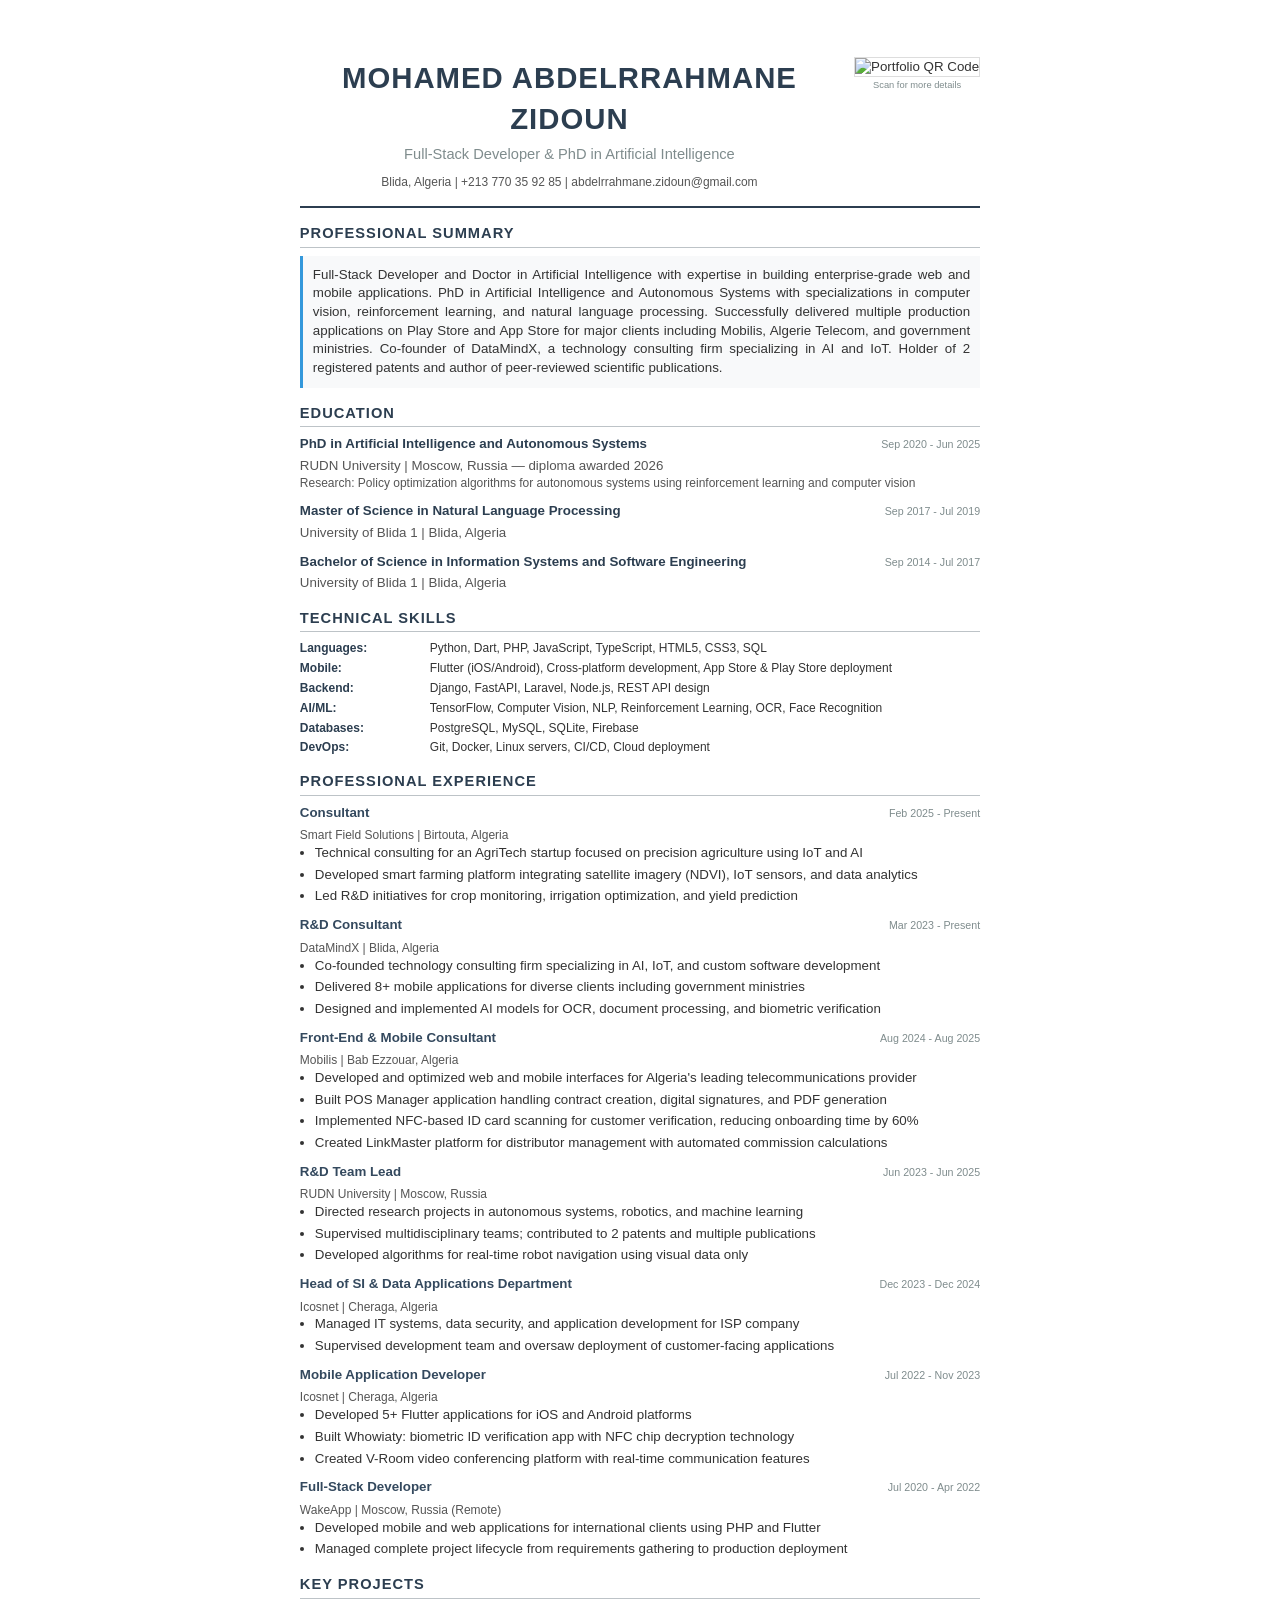
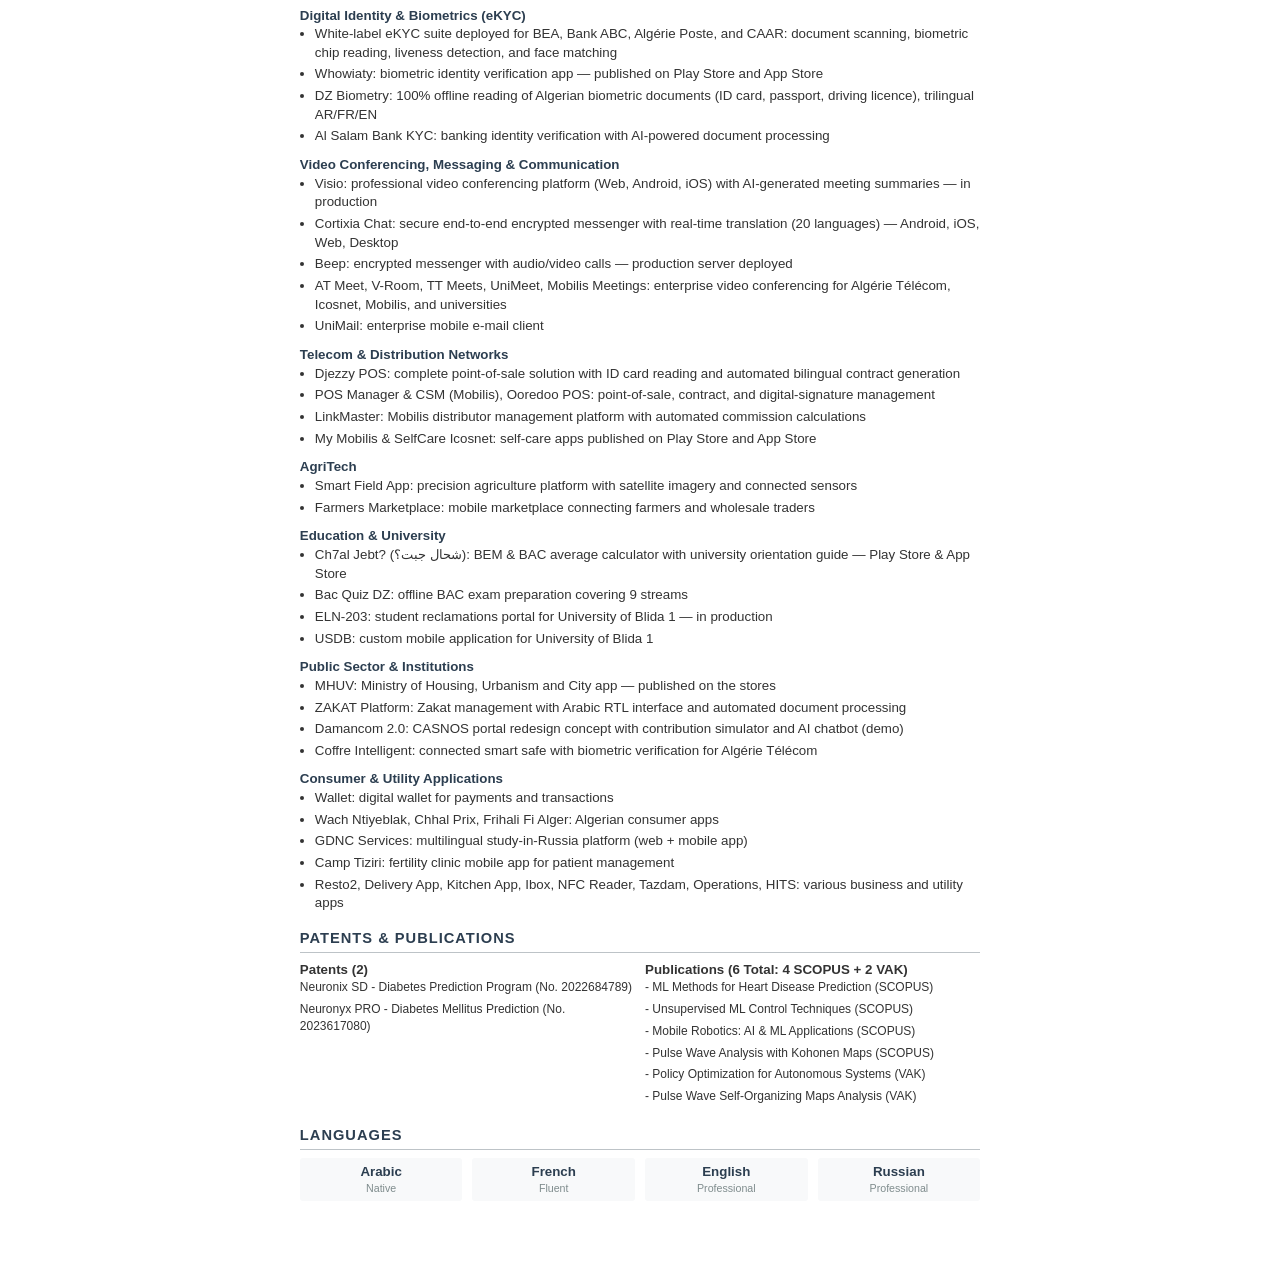
==== docs/CV_Mohamed_Zidoun_EN.html @ 1e147a82 "CV: SFS role to Consultant, group projects by field, strip implementation details - Smart Field Solu" ====
<!DOCTYPE html>
<html lang="en">
<head>
    <meta charset="UTF-8">
    <meta name="viewport" content="width=device-width, initial-scale=1.0">
    <title>Mohamed Abdelrrahmane Zidoun - CV</title>
    <style>
        * {
            margin: 0;
            padding: 0;
            box-sizing: border-box;
        }

        body {
            font-family: 'Segoe UI', Tahoma, Geneva, Verdana, sans-serif;
            font-size: 10pt;
            line-height: 1.4;
            color: #333;
            max-width: 210mm;
            margin: 0 auto;
            padding: 15mm;
            background: white;
        }

        @media print {
            body {
                padding: 0;
                font-size: 9pt;
            }
            .page-break {
                page-break-before: always;
            }
        }

        header {
            text-align: center;
            margin-bottom: 15px;
            padding-bottom: 15px;
            border-bottom: 2px solid #2c3e50;
        }

        h1 {
            font-size: 22pt;
            color: #2c3e50;
            margin-bottom: 5px;
            letter-spacing: 1px;
        }

        .subtitle {
            font-size: 11pt;
            color: #7f8c8d;
            margin-bottom: 10px;
        }

        .contact-info {
            font-size: 9pt;
            color: #555;
        }

        .contact-info a {
            color: #3498db;
            text-decoration: none;
        }

        h2 {
            font-size: 11pt;
            color: #2c3e50;
            text-transform: uppercase;
            letter-spacing: 1px;
            margin-top: 15px;
            margin-bottom: 8px;
            padding-bottom: 3px;
            border-bottom: 1px solid #bdc3c7;
        }

        h3 {
            font-size: 10pt;
            color: #34495e;
            margin-bottom: 2px;
        }

        .job-header {
            display: flex;
            justify-content: space-between;
            align-items: baseline;
            margin-bottom: 3px;
        }

        .company {
            font-weight: normal;
            color: #555;
            font-size: 9pt;
        }

        .date {
            font-size: 8pt;
            color: #7f8c8d;
            white-space: nowrap;
        }

        .location {
            font-size: 8pt;
            color: #7f8c8d;
            font-style: italic;
        }

        ul {
            margin-left: 15px;
            margin-bottom: 10px;
        }

        li {
            margin-bottom: 3px;
        }

        .summary {
            text-align: justify;
            margin-bottom: 10px;
            padding: 10px;
            background: #f8f9fa;
            border-left: 3px solid #3498db;
        }

        .skills-grid {
            display: grid;
            grid-template-columns: 120px 1fr;
            gap: 3px 10px;
            font-size: 9pt;
        }

        .skill-category {
            font-weight: bold;
            color: #2c3e50;
        }

        .project {
            margin-bottom: 10px;
        }

        .project-title {
            font-weight: bold;
            color: #2c3e50;
        }

        .tech-stack {
            font-size: 8pt;
            color: #7f8c8d;
            font-style: italic;
        }

        .two-column {
            display: grid;
            grid-template-columns: 1fr 1fr;
            gap: 10px;
        }

        .education-item {
            margin-bottom: 10px;
        }

        .degree {
            font-weight: bold;
            color: #2c3e50;
        }

        .school {
            color: #555;
        }

        .patent, .publication {
            margin-bottom: 5px;
            font-size: 9pt;
        }

        .languages-grid {
            display: grid;
            grid-template-columns: repeat(4, 1fr);
            gap: 10px;
            text-align: center;
        }

        .lang-item {
            padding: 5px;
            background: #f8f9fa;
            border-radius: 3px;
        }

        .lang-name {
            font-weight: bold;
            color: #2c3e50;
        }

        .lang-level {
            font-size: 8pt;
            color: #7f8c8d;
        }

        a {
            color: #3498db;
            text-decoration: none;
        }

        .section {
            margin-bottom: 5px;
        }
    </style>
</head>
<body>
    <header>
        <div style="display: flex; justify-content: space-between; align-items: flex-start;">
            <div style="flex: 1;">
                <h1>MOHAMED ABDELRRAHMANE ZIDOUN</h1>
                <div class="subtitle">Full-Stack Developer & PhD in Artificial Intelligence</div>
                <div class="contact-info">
                    Blida, Algeria | +213 770 35 92 85 | abdelrrahmane.zidoun@gmail.com
                </div>
            </div>
            <div style="text-align: center; margin-left: 15px;">
                <img src="https://api.qrserver.com/v1/create-qr-code/?size=70x70&data=https://zidoun-abdou.github.io/My_Blog/" alt="Portfolio QR Code" width="70" height="70" style="border: 1px solid #ddd;">
                <div style="font-size: 7pt; color: #7f8c8d; margin-top: 2px;">Scan for more details</div>
            </div>
        </div>
    </header>

    <section class="section">
        <h2>Professional Summary</h2>
        <div class="summary">
            Full-Stack Developer and Doctor in Artificial Intelligence with expertise in building enterprise-grade web and mobile applications. PhD in Artificial Intelligence and Autonomous Systems with specializations in computer vision, reinforcement learning, and natural language processing. Successfully delivered multiple production applications on Play Store and App Store for major clients including Mobilis, Algerie Telecom, and government ministries. Co-founder of DataMindX, a technology consulting firm specializing in AI and IoT. Holder of 2 registered patents and author of peer-reviewed scientific publications.
        </div>
    </section>

    <section class="section">
        <h2>Education</h2>

        <div class="education-item">
            <div class="job-header">
                <span class="degree">PhD in Artificial Intelligence and Autonomous Systems</span>
                <span class="date">Sep 2020 - Jun 2025</span>
            </div>
            <div class="school">RUDN University | Moscow, Russia — diploma awarded 2026</div>
            <div style="font-size: 9pt; color: #555;">Research: Policy optimization algorithms for autonomous systems using reinforcement learning and computer vision</div>
        </div>

        <div class="education-item">
            <div class="job-header">
                <span class="degree">Master of Science in Natural Language Processing</span>
                <span class="date">Sep 2017 - Jul 2019</span>
            </div>
            <div class="school">University of Blida 1 | Blida, Algeria</div>
        </div>

        <div class="education-item">
            <div class="job-header">
                <span class="degree">Bachelor of Science in Information Systems and Software Engineering</span>
                <span class="date">Sep 2014 - Jul 2017</span>
            </div>
            <div class="school">University of Blida 1 | Blida, Algeria</div>
        </div>
    </section>

    <section class="section">
        <h2>Technical Skills</h2>
        <div class="skills-grid">
            <span class="skill-category">Languages:</span>
            <span>Python, Dart, PHP, JavaScript, TypeScript, HTML5, CSS3, SQL</span>

            <span class="skill-category">Mobile:</span>
            <span>Flutter (iOS/Android), Cross-platform development, App Store & Play Store deployment</span>

            <span class="skill-category">Backend:</span>
            <span>Django, FastAPI, Laravel, Node.js, REST API design</span>

            <span class="skill-category">AI/ML:</span>
            <span>TensorFlow, Computer Vision, NLP, Reinforcement Learning, OCR, Face Recognition</span>

            <span class="skill-category">Databases:</span>
            <span>PostgreSQL, MySQL, SQLite, Firebase</span>

            <span class="skill-category">DevOps:</span>
            <span>Git, Docker, Linux servers, CI/CD, Cloud deployment</span>

                    </div>
    </section>

    <section class="section">
        <h2>Professional Experience</h2>

        <div class="job">
            <div class="job-header">
                <h3>Consultant</h3>
                <span class="date">Feb 2025 - Present</span>
            </div>
            <div class="company">Smart Field Solutions | Birtouta, Algeria</div>
            <ul>
                <li>Technical consulting for an AgriTech startup focused on precision agriculture using IoT and AI</li>
                <li>Developed smart farming platform integrating satellite imagery (NDVI), IoT sensors, and data analytics</li>
                <li>Led R&D initiatives for crop monitoring, irrigation optimization, and yield prediction</li>
            </ul>
        </div>

        <div class="job">
            <div class="job-header">
                <h3>R&D Consultant</h3>
                <span class="date">Mar 2023 - Present</span>
            </div>
            <div class="company">DataMindX | Blida, Algeria</div>
            <ul>
                <li>Co-founded technology consulting firm specializing in AI, IoT, and custom software development</li>
                <li>Delivered 8+ mobile applications for diverse clients including government ministries</li>
                <li>Designed and implemented AI models for OCR, document processing, and biometric verification</li>
            </ul>
        </div>

        <div class="job">
            <div class="job-header">
                <h3>Front-End & Mobile Consultant</h3>
                <span class="date">Aug 2024 - Aug 2025</span>
            </div>
            <div class="company">Mobilis | Bab Ezzouar, Algeria</div>
            <ul>
                <li>Developed and optimized web and mobile interfaces for Algeria's leading telecommunications provider</li>
                <li>Built POS Manager application handling contract creation, digital signatures, and PDF generation</li>
                <li>Implemented NFC-based ID card scanning for customer verification, reducing onboarding time by 60%</li>
                <li>Created LinkMaster platform for distributor management with automated commission calculations</li>
            </ul>
        </div>

        <div class="job">
            <div class="job-header">
                <h3>R&D Team Lead</h3>
                <span class="date">Jun 2023 - Jun 2025</span>
            </div>
            <div class="company">RUDN University | Moscow, Russia</div>
            <ul>
                <li>Directed research projects in autonomous systems, robotics, and machine learning</li>
                <li>Supervised multidisciplinary teams; contributed to 2 patents and multiple publications</li>
                <li>Developed algorithms for real-time robot navigation using visual data only</li>
            </ul>
        </div>

        <div class="job">
            <div class="job-header">
                <h3>Head of SI & Data Applications Department</h3>
                <span class="date">Dec 2023 - Dec 2024</span>
            </div>
            <div class="company">Icosnet | Cheraga, Algeria</div>
            <ul>
                <li>Managed IT systems, data security, and application development for ISP company</li>
                <li>Supervised development team and oversaw deployment of customer-facing applications</li>
            </ul>
        </div>

        <div class="job">
            <div class="job-header">
                <h3>Mobile Application Developer</h3>
                <span class="date">Jul 2022 - Nov 2023</span>
            </div>
            <div class="company">Icosnet | Cheraga, Algeria</div>
            <ul>
                <li>Developed 5+ Flutter applications for iOS and Android platforms</li>
                <li>Built Whowiaty: biometric ID verification app with NFC chip decryption technology</li>
                <li>Created V-Room video conferencing platform with real-time communication features</li>
            </ul>
        </div>

        <div class="job">
            <div class="job-header">
                <h3>Full-Stack Developer</h3>
                <span class="date">Jul 2020 - Apr 2022</span>
            </div>
            <div class="company">WakeApp | Moscow, Russia (Remote)</div>
            <ul>
                <li>Developed mobile and web applications for international clients using PHP and Flutter</li>
                <li>Managed complete project lifecycle from requirements gathering to production deployment</li>
            </ul>
        </div>
    </section>

    <div class="page-break"></div>

    <section class="section">
        <h2>Key Projects</h2>

        <div class="project">
            <span class="project-title">Digital Identity &amp; Biometrics (eKYC)</span>
            <ul>
                <li>White-label eKYC suite deployed for BEA, Bank ABC, Algérie Poste, and CAAR: document scanning, biometric chip reading, liveness detection, and face matching</li>
                <li>Whowiaty: biometric identity verification app — published on Play Store and App Store</li>
                <li>DZ Biometry: 100% offline reading of Algerian biometric documents (ID card, passport, driving licence), trilingual AR/FR/EN</li>
                <li>Al Salam Bank KYC: banking identity verification with AI-powered document processing</li>
            </ul>
        </div>

        <div class="project">
            <span class="project-title">Video Conferencing, Messaging &amp; Communication</span>
            <ul>
                <li>Visio: professional video conferencing platform (Web, Android, iOS) with AI-generated meeting summaries — in production</li>
                <li>Cortixia Chat: secure end-to-end encrypted messenger with real-time translation (20 languages) — Android, iOS, Web, Desktop</li>
                <li>Beep: encrypted messenger with audio/video calls — production server deployed</li>
                <li>AT Meet, V-Room, TT Meets, UniMeet, Mobilis Meetings: enterprise video conferencing for Algérie Télécom, Icosnet, Mobilis, and universities</li>
                <li>UniMail: enterprise mobile e-mail client</li>
            </ul>
        </div>

        <div class="project">
            <span class="project-title">Telecom &amp; Distribution Networks</span>
            <ul>
                <li>Djezzy POS: complete point-of-sale solution with ID card reading and automated bilingual contract generation</li>
                <li>POS Manager &amp; CSM (Mobilis), Ooredoo POS: point-of-sale, contract, and digital-signature management</li>
                <li>LinkMaster: Mobilis distributor management platform with automated commission calculations</li>
                <li>My Mobilis &amp; SelfCare Icosnet: self-care apps published on Play Store and App Store</li>
            </ul>
        </div>

        <div class="project">
            <span class="project-title">AgriTech</span>
            <ul>
                <li>Smart Field App: precision agriculture platform with satellite imagery and connected sensors</li>
                <li>Farmers Marketplace: mobile marketplace connecting farmers and wholesale traders</li>
            </ul>
        </div>

        <div class="project">
            <span class="project-title">Education &amp; University</span>
            <ul>
                <li>Ch7al Jebt? (شحال جبت؟): BEM &amp; BAC average calculator with university orientation guide — Play Store &amp; App Store</li>
                <li>Bac Quiz DZ: offline BAC exam preparation covering 9 streams</li>
                <li>ELN-203: student reclamations portal for University of Blida 1 — in production</li>
                <li>USDB: custom mobile application for University of Blida 1</li>
            </ul>
        </div>

        <div class="project">
            <span class="project-title">Public Sector &amp; Institutions</span>
            <ul>
                <li>MHUV: Ministry of Housing, Urbanism and City app — published on the stores</li>
                <li>ZAKAT Platform: Zakat management with Arabic RTL interface and automated document processing</li>
                <li>Damancom 2.0: CASNOS portal redesign concept with contribution simulator and AI chatbot (demo)</li>
                <li>Coffre Intelligent: connected smart safe with biometric verification for Algérie Télécom</li>
            </ul>
        </div>

        <div class="project">
            <span class="project-title">Consumer &amp; Utility Applications</span>
            <ul>
                <li>Wallet: digital wallet for payments and transactions</li>
                <li>Wach Ntiyeblak, Chhal Prix, Frihali Fi Alger: Algerian consumer apps</li>
                <li>GDNC Services: multilingual study-in-Russia platform (web + mobile app)</li>
                <li>Camp Tiziri: fertility clinic mobile app for patient management</li>
                <li>Resto2, Delivery App, Kitchen App, Ibox, NFC Reader, Tazdam, Operations, HITS: various business and utility apps</li>
            </ul>
        </div>
    </section>

    <section class="section">
        <h2>Patents & Publications</h2>
        <div class="two-column">
            <div>
                <strong>Patents (2)</strong>
                <div class="patent">Neuronix SD - Diabetes Prediction Program (No. 2022684789)</div>
                <div class="patent">Neuronyx PRO - Diabetes Mellitus Prediction (No. 2023617080)</div>
            </div>
            <div>
                <strong>Publications (6 Total: 4 SCOPUS + 2 VAK)</strong>
                <div class="publication">- ML Methods for Heart Disease Prediction (SCOPUS)</div>
                <div class="publication">- Unsupervised ML Control Techniques (SCOPUS)</div>
                <div class="publication">- Mobile Robotics: AI & ML Applications (SCOPUS)</div>
                <div class="publication">- Pulse Wave Analysis with Kohonen Maps (SCOPUS)</div>
                <div class="publication">- Policy Optimization for Autonomous Systems (VAK)</div>
                <div class="publication">- Pulse Wave Self-Organizing Maps Analysis (VAK)</div>
            </div>
        </div>
    </section>

    <section class="section">
        <h2>Languages</h2>
        <div class="languages-grid">
            <div class="lang-item">
                <div class="lang-name">Arabic</div>
                <div class="lang-level">Native</div>
            </div>
            <div class="lang-item">
                <div class="lang-name">French</div>
                <div class="lang-level">Fluent</div>
            </div>
            <div class="lang-item">
                <div class="lang-name">English</div>
                <div class="lang-level">Professional</div>
            </div>
            <div class="lang-item">
                <div class="lang-name">Russian</div>
                <div class="lang-level">Professional</div>
            </div>
        </div>
    </section>


</body>
</html>
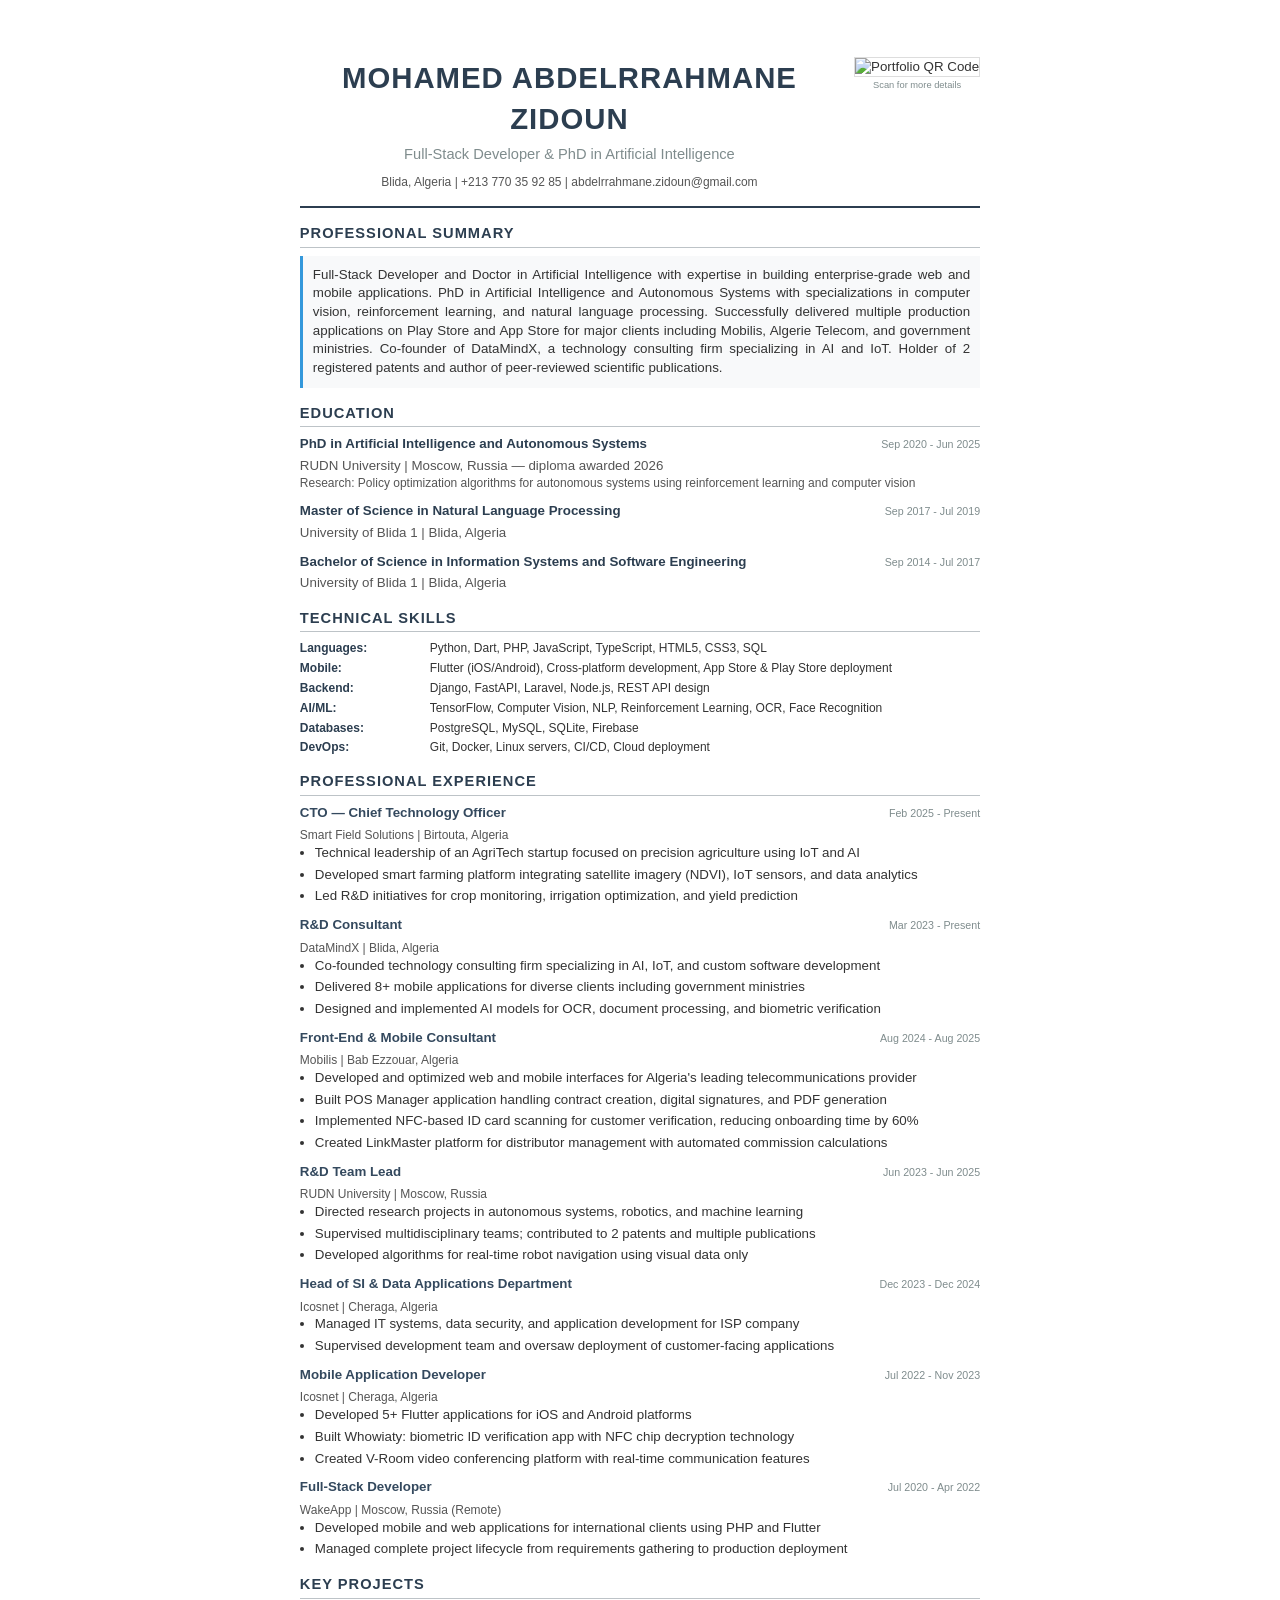
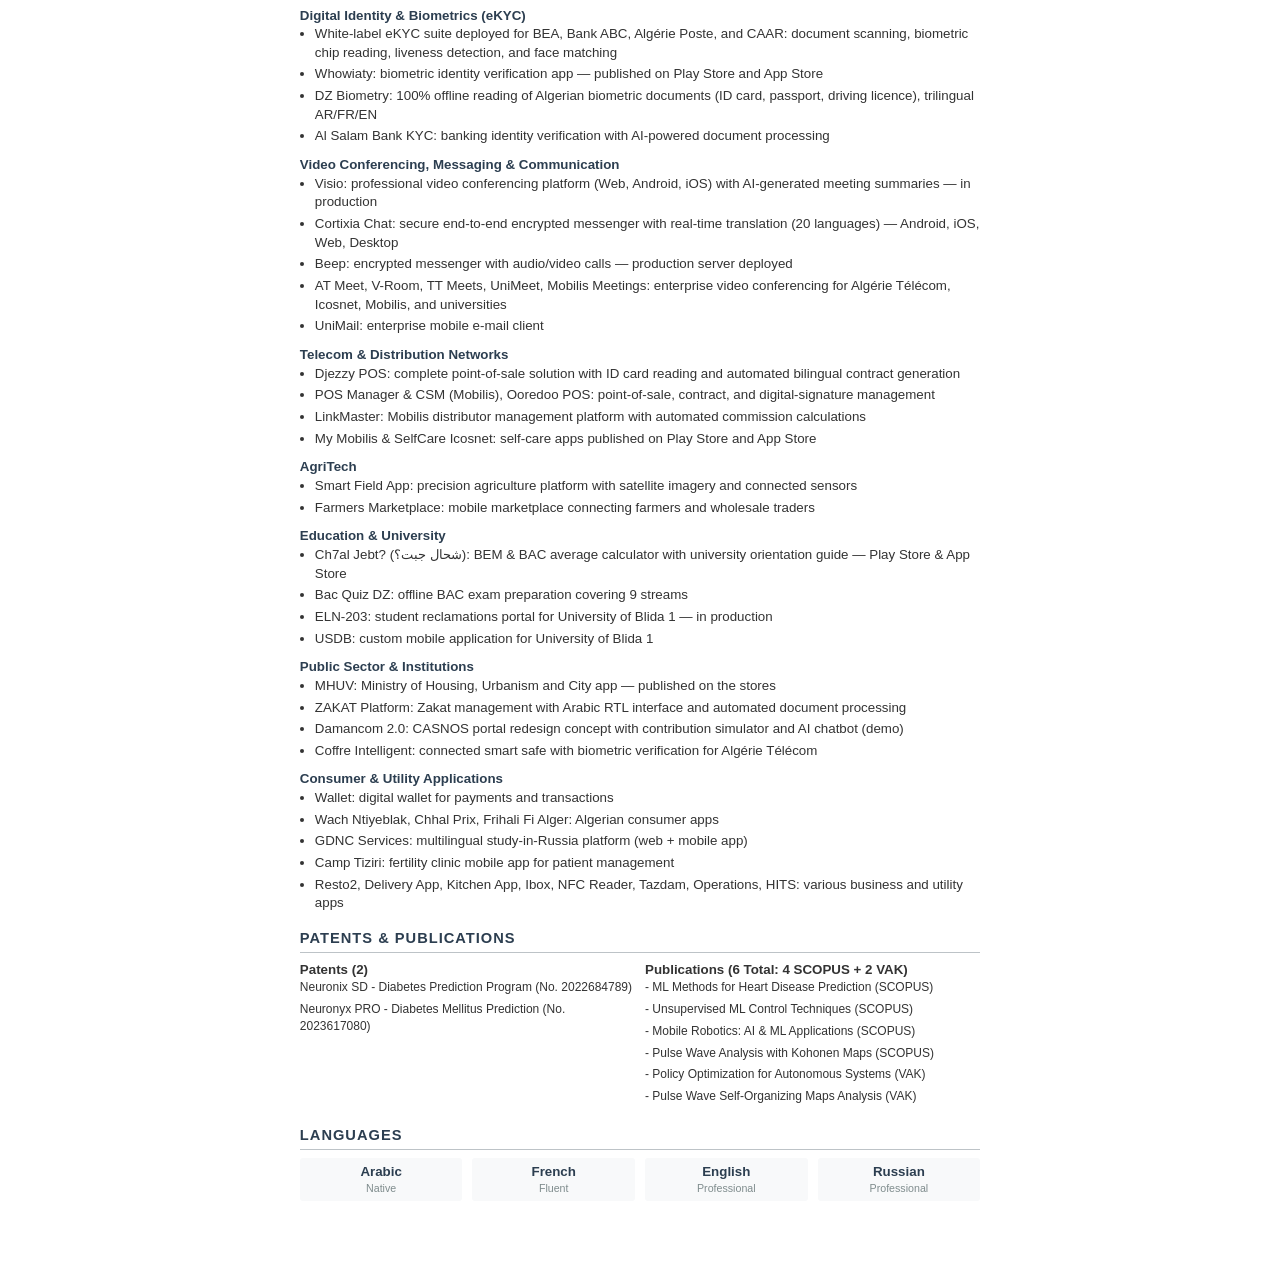
==== commit f480865d: "Smart Field Solutions role: Consultant -> CTO (CVs + site) Co-Authored-By: Claude Fable 5 <noreply@a" ====
--- a/docs/CV_Mohamed_Zidoun_EN.html
+++ b/docs/CV_Mohamed_Zidoun_EN.html
@@ -287,12 +287,12 @@
 
         <div class="job">
             <div class="job-header">
-                <h3>Consultant</h3>
+                <h3>CTO — Chief Technology Officer</h3>
                 <span class="date">Feb 2025 - Present</span>
             </div>
             <div class="company">Smart Field Solutions | Birtouta, Algeria</div>
             <ul>
-                <li>Technical consulting for an AgriTech startup focused on precision agriculture using IoT and AI</li>
+                <li>Technical leadership of an AgriTech startup focused on precision agriculture using IoT and AI</li>
                 <li>Developed smart farming platform integrating satellite imagery (NDVI), IoT sensors, and data analytics</li>
                 <li>Led R&D initiatives for crop monitoring, irrigation optimization, and yield prediction</li>
             </ul>
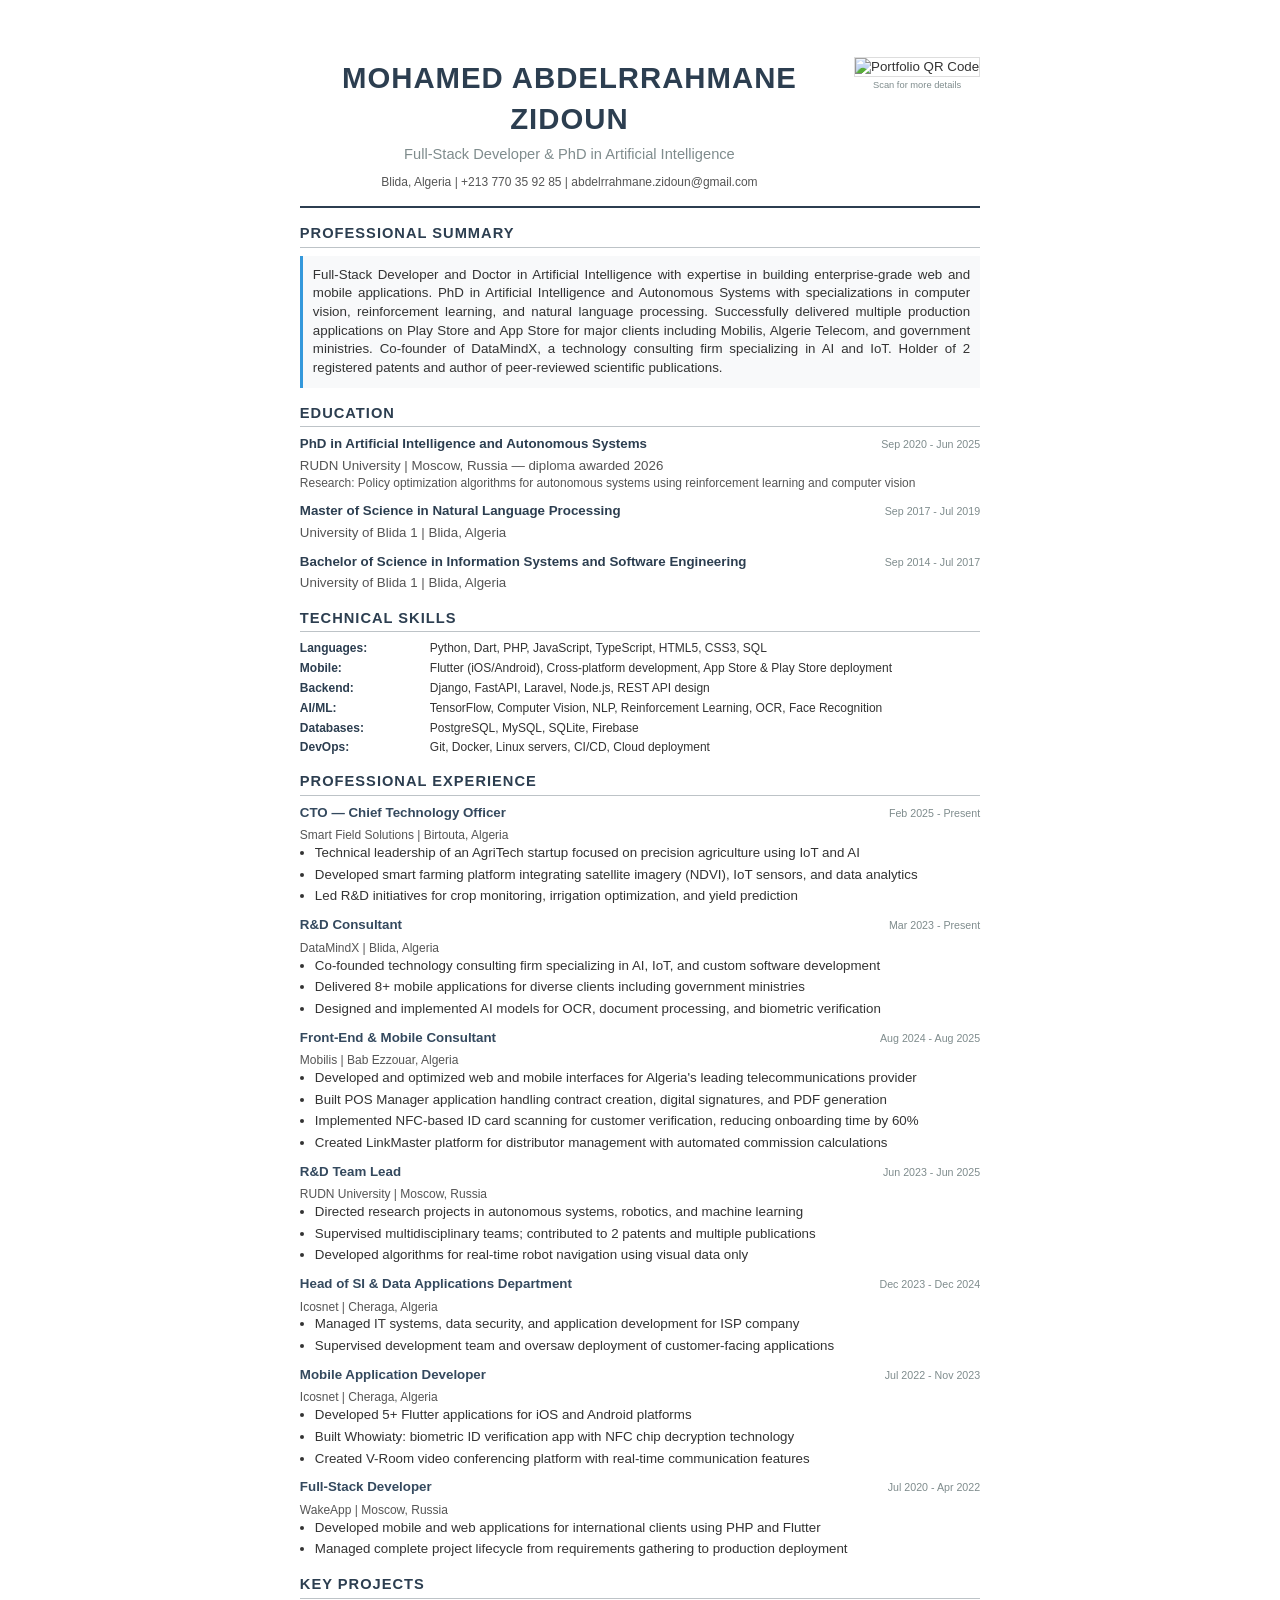
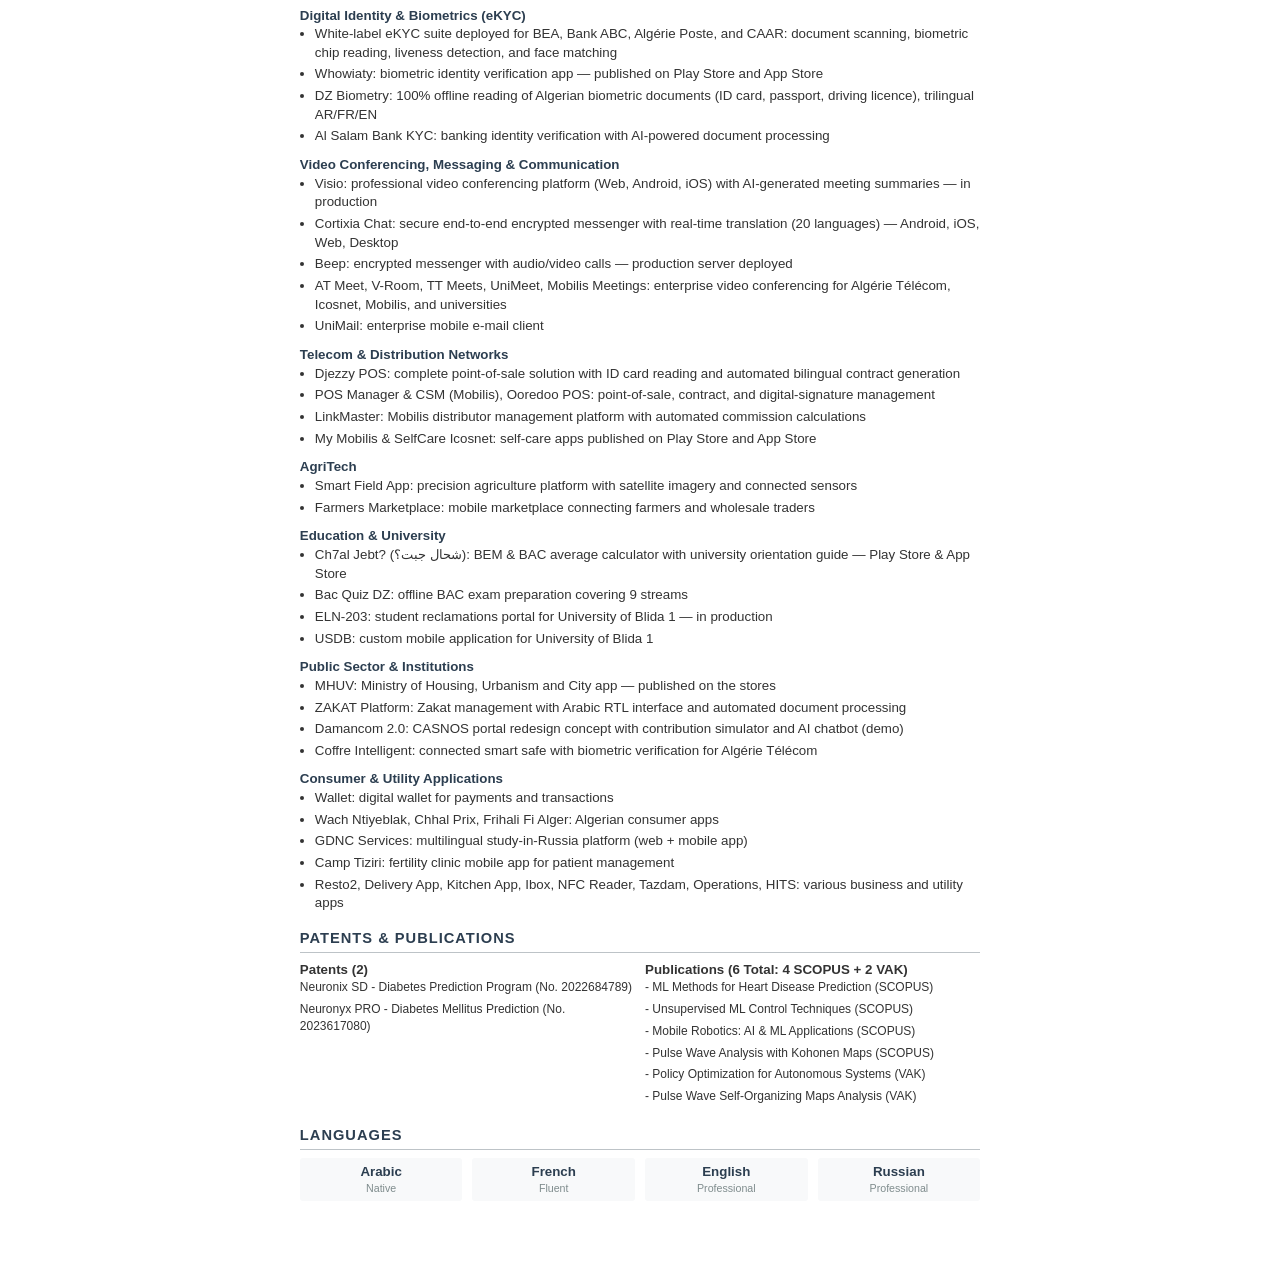
==== commit 64a1c505: "Remove remote-work mentions (WakeApp) Co-Authored-By: Claude Fable 5 <noreply@anthropic.com>" ====
--- a/docs/CV_Mohamed_Zidoun_EN.html
+++ b/docs/CV_Mohamed_Zidoun_EN.html
@@ -368,7 +368,7 @@
                 <h3>Full-Stack Developer</h3>
                 <span class="date">Jul 2020 - Apr 2022</span>
             </div>
-            <div class="company">WakeApp | Moscow, Russia (Remote)</div>
+            <div class="company">WakeApp | Moscow, Russia</div>
             <ul>
                 <li>Developed mobile and web applications for international clients using PHP and Flutter</li>
                 <li>Managed complete project lifecycle from requirements gathering to production deployment</li>
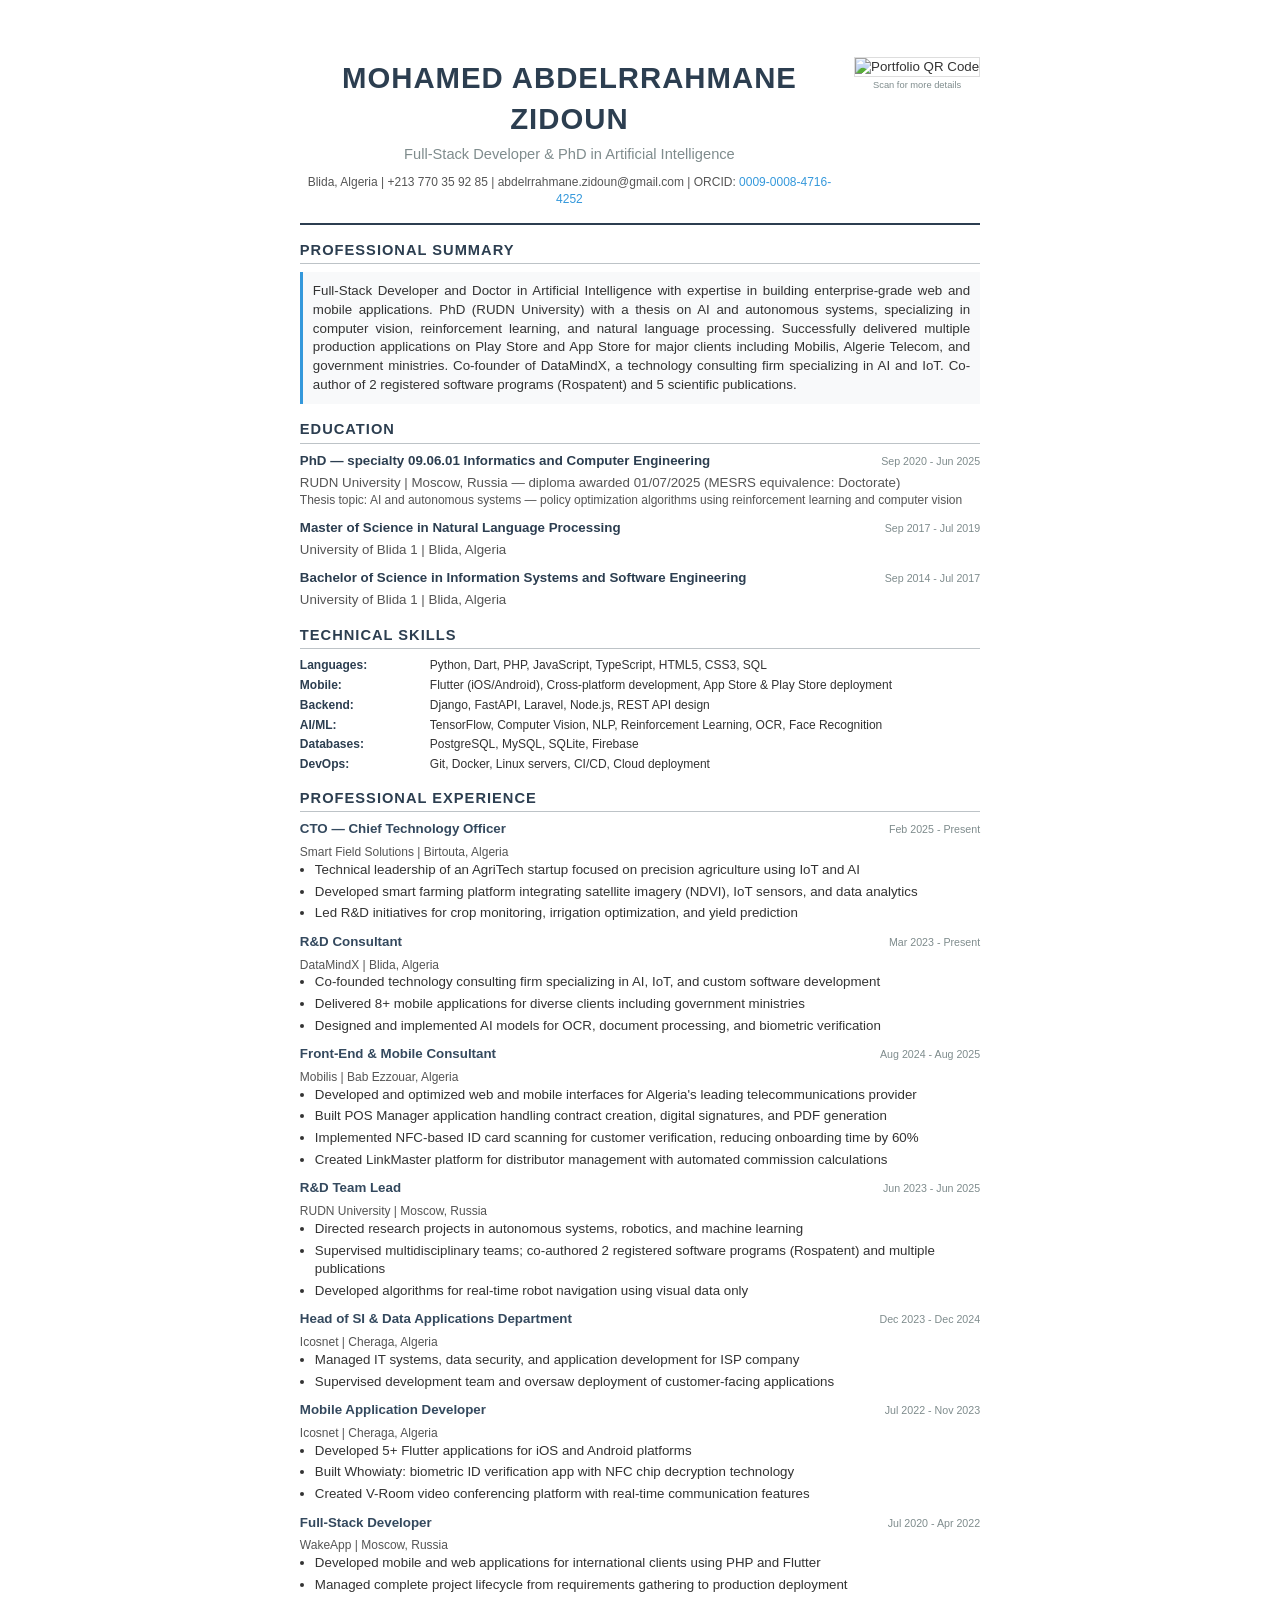
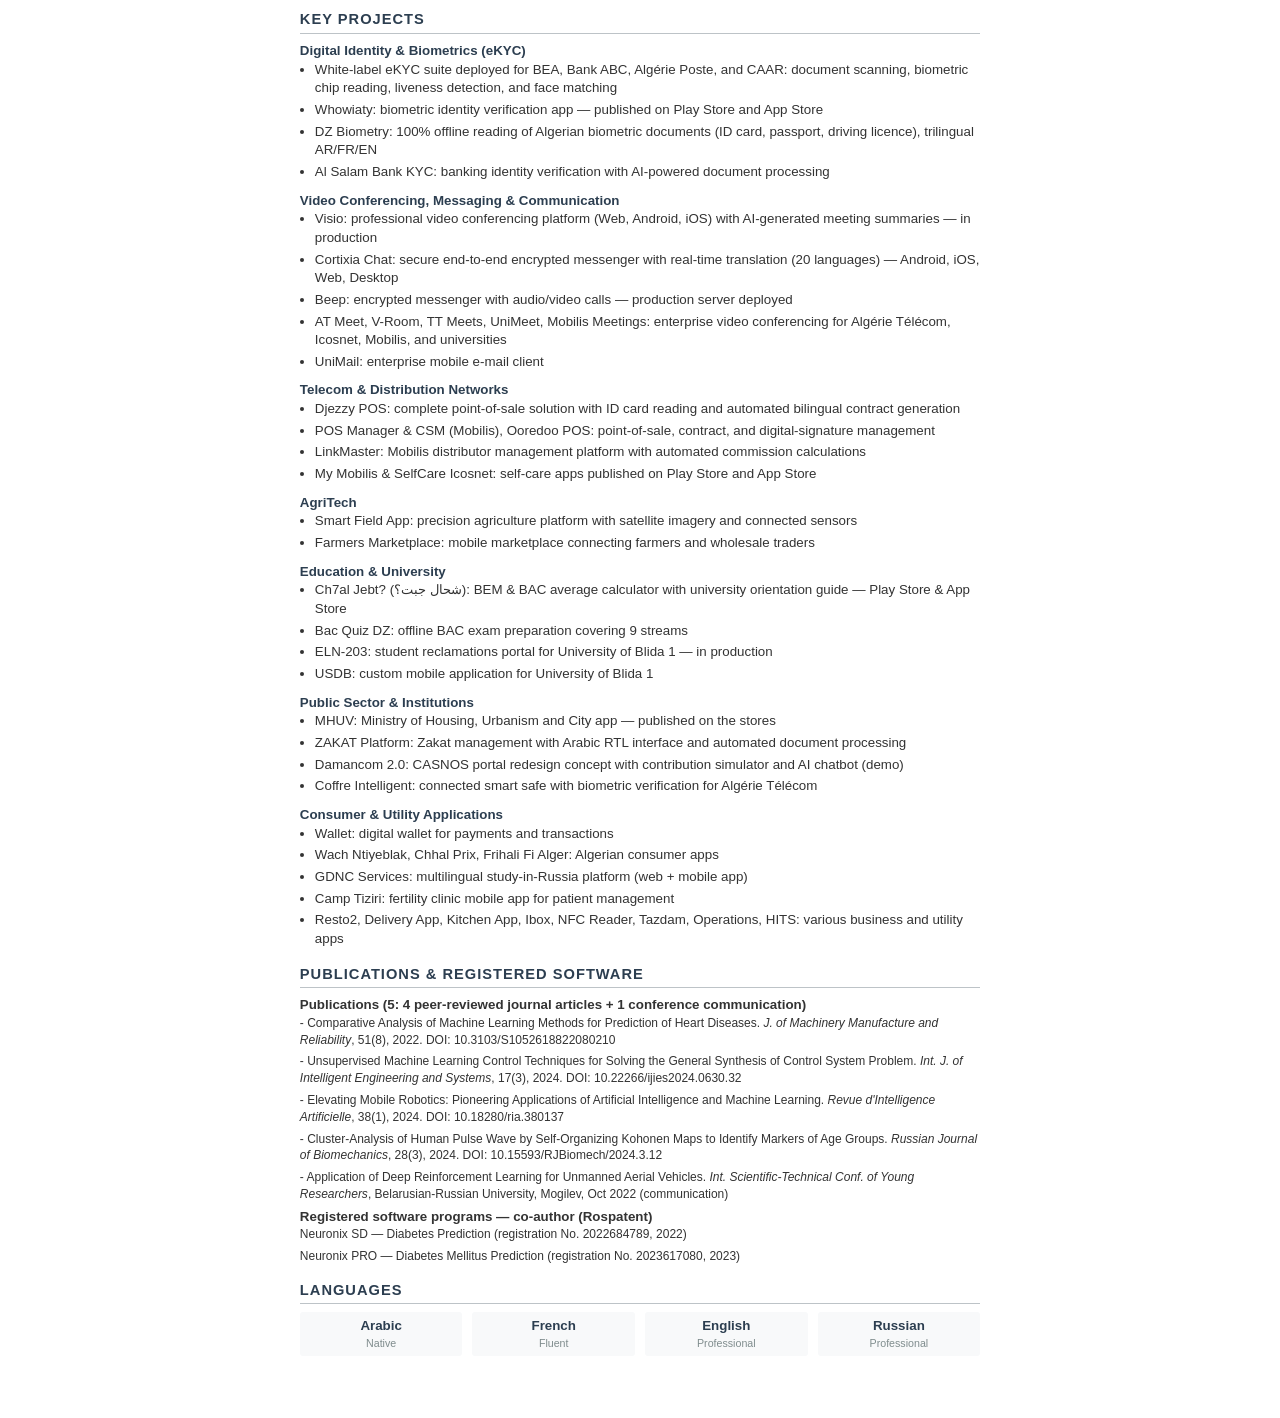
==== commit 440f4f42: "Research-profile corrections: patents->registered software (co-author), 5 publications with DOIs, OR" ====
--- a/docs/CV_Mohamed_Zidoun_EN.html
+++ b/docs/CV_Mohamed_Zidoun_EN.html
@@ -22,13 +22,44 @@
             background: white;
         }
 
+        @page {
+            margin: 9mm 11mm;
+        }
+
         @media print {
             body {
                 padding: 0;
-                font-size: 9pt;
-            }
-            .page-break {
-                page-break-before: always;
+                font-size: 8.5pt;
+                line-height: 1.3;
+            }
+            h2 {
+                margin-top: 9px;
+                margin-bottom: 5px;
+            }
+            ul {
+                margin-bottom: 6px;
+            }
+            li {
+                margin-bottom: 1px;
+            }
+            .project {
+                margin-bottom: 6px;
+            }
+            .job {
+                margin-bottom: 5px;
+            }
+            .education-item {
+                margin-bottom: 5px;
+            }
+            .summary {
+                padding: 7px;
+            }
+            header {
+                margin-bottom: 10px;
+                padding-bottom: 10px;
+            }
+            .job, .project, .education-item {
+                page-break-inside: avoid;
             }
         }
 
@@ -212,7 +243,7 @@
                 <h1>MOHAMED ABDELRRAHMANE ZIDOUN</h1>
                 <div class="subtitle">Full-Stack Developer & PhD in Artificial Intelligence</div>
                 <div class="contact-info">
-                    Blida, Algeria | +213 770 35 92 85 | abdelrrahmane.zidoun@gmail.com
+                    Blida, Algeria | +213 770 35 92 85 | abdelrrahmane.zidoun@gmail.com | ORCID: <a href="https://orcid.org/0009-0008-4716-4252">0009-0008-4716-4252</a>
                 </div>
             </div>
             <div style="text-align: center; margin-left: 15px;">
@@ -225,7 +256,7 @@
     <section class="section">
         <h2>Professional Summary</h2>
         <div class="summary">
-            Full-Stack Developer and Doctor in Artificial Intelligence with expertise in building enterprise-grade web and mobile applications. PhD in Artificial Intelligence and Autonomous Systems with specializations in computer vision, reinforcement learning, and natural language processing. Successfully delivered multiple production applications on Play Store and App Store for major clients including Mobilis, Algerie Telecom, and government ministries. Co-founder of DataMindX, a technology consulting firm specializing in AI and IoT. Holder of 2 registered patents and author of peer-reviewed scientific publications.
+            Full-Stack Developer and Doctor in Artificial Intelligence with expertise in building enterprise-grade web and mobile applications. PhD (RUDN University) with a thesis on AI and autonomous systems, specializing in computer vision, reinforcement learning, and natural language processing. Successfully delivered multiple production applications on Play Store and App Store for major clients including Mobilis, Algerie Telecom, and government ministries. Co-founder of DataMindX, a technology consulting firm specializing in AI and IoT. Co-author of 2 registered software programs (Rospatent) and 5 scientific publications.
         </div>
     </section>
 
@@ -234,11 +265,11 @@
 
         <div class="education-item">
             <div class="job-header">
-                <span class="degree">PhD in Artificial Intelligence and Autonomous Systems</span>
+                <span class="degree">PhD — specialty 09.06.01 Informatics and Computer Engineering</span>
                 <span class="date">Sep 2020 - Jun 2025</span>
             </div>
-            <div class="school">RUDN University | Moscow, Russia — diploma awarded 2026</div>
-            <div style="font-size: 9pt; color: #555;">Research: Policy optimization algorithms for autonomous systems using reinforcement learning and computer vision</div>
+            <div class="school">RUDN University | Moscow, Russia — diploma awarded 01/07/2025 (MESRS equivalence: Doctorate)</div>
+            <div style="font-size: 9pt; color: #555;">Thesis topic: AI and autonomous systems — policy optimization algorithms using reinforcement learning and computer vision</div>
         </div>
 
         <div class="education-item">
@@ -333,7 +364,7 @@
             <div class="company">RUDN University | Moscow, Russia</div>
             <ul>
                 <li>Directed research projects in autonomous systems, robotics, and machine learning</li>
-                <li>Supervised multidisciplinary teams; contributed to 2 patents and multiple publications</li>
+                <li>Supervised multidisciplinary teams; co-authored 2 registered software programs (Rospatent) and multiple publications</li>
                 <li>Developed algorithms for real-time robot navigation using visual data only</li>
             </ul>
         </div>
@@ -375,8 +406,6 @@
             </ul>
         </div>
     </section>
-
-    <div class="page-break"></div>
 
     <section class="section">
         <h2>Key Projects</h2>
@@ -453,22 +482,17 @@
     </section>
 
     <section class="section">
-        <h2>Patents & Publications</h2>
-        <div class="two-column">
-            <div>
-                <strong>Patents (2)</strong>
-                <div class="patent">Neuronix SD - Diabetes Prediction Program (No. 2022684789)</div>
-                <div class="patent">Neuronyx PRO - Diabetes Mellitus Prediction (No. 2023617080)</div>
-            </div>
-            <div>
-                <strong>Publications (6 Total: 4 SCOPUS + 2 VAK)</strong>
-                <div class="publication">- ML Methods for Heart Disease Prediction (SCOPUS)</div>
-                <div class="publication">- Unsupervised ML Control Techniques (SCOPUS)</div>
-                <div class="publication">- Mobile Robotics: AI & ML Applications (SCOPUS)</div>
-                <div class="publication">- Pulse Wave Analysis with Kohonen Maps (SCOPUS)</div>
-                <div class="publication">- Policy Optimization for Autonomous Systems (VAK)</div>
-                <div class="publication">- Pulse Wave Self-Organizing Maps Analysis (VAK)</div>
-            </div>
+        <h2>Publications &amp; Registered Software</h2>
+        <div>
+            <strong>Publications (5: 4 peer-reviewed journal articles + 1 conference communication)</strong>
+            <div class="publication">- Comparative Analysis of Machine Learning Methods for Prediction of Heart Diseases. <em>J. of Machinery Manufacture and Reliability</em>, 51(8), 2022. DOI: 10.3103/S1052618822080210</div>
+            <div class="publication">- Unsupervised Machine Learning Control Techniques for Solving the General Synthesis of Control System Problem. <em>Int. J. of Intelligent Engineering and Systems</em>, 17(3), 2024. DOI: 10.22266/ijies2024.0630.32</div>
+            <div class="publication">- Elevating Mobile Robotics: Pioneering Applications of Artificial Intelligence and Machine Learning. <em>Revue d'Intelligence Artificielle</em>, 38(1), 2024. DOI: 10.18280/ria.380137</div>
+            <div class="publication">- Cluster-Analysis of Human Pulse Wave by Self-Organizing Kohonen Maps to Identify Markers of Age Groups. <em>Russian Journal of Biomechanics</em>, 28(3), 2024. DOI: 10.15593/RJBiomech/2024.3.12</div>
+            <div class="publication">- Application of Deep Reinforcement Learning for Unmanned Aerial Vehicles. <em>Int. Scientific-Technical Conf. of Young Researchers</em>, Belarusian-Russian University, Mogilev, Oct 2022 (communication)</div>
+            <div style="margin-top: 4px;"><strong>Registered software programs — co-author (Rospatent)</strong></div>
+            <div class="patent">Neuronix SD — Diabetes Prediction (registration No. 2022684789, 2022)</div>
+            <div class="patent">Neuronix PRO — Diabetes Mellitus Prediction (registration No. 2023617080, 2023)</div>
         </div>
     </section>
 
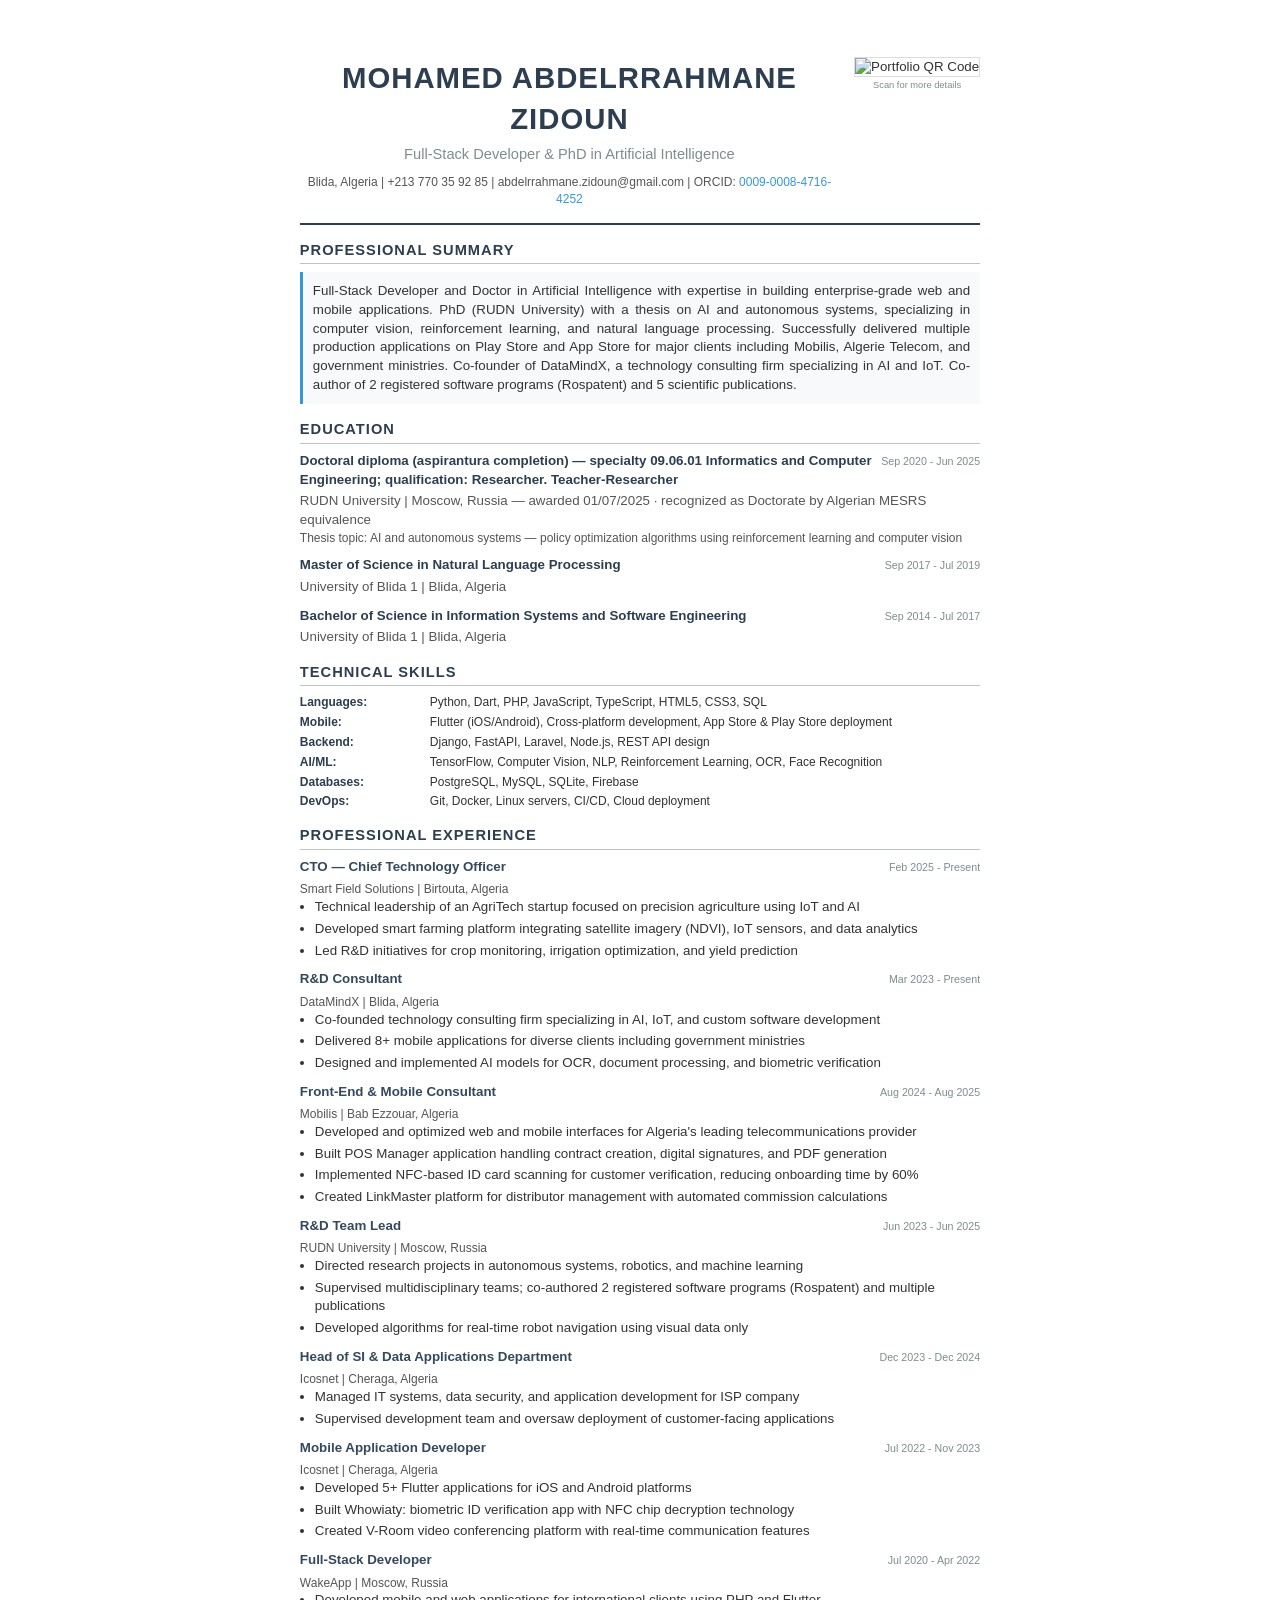
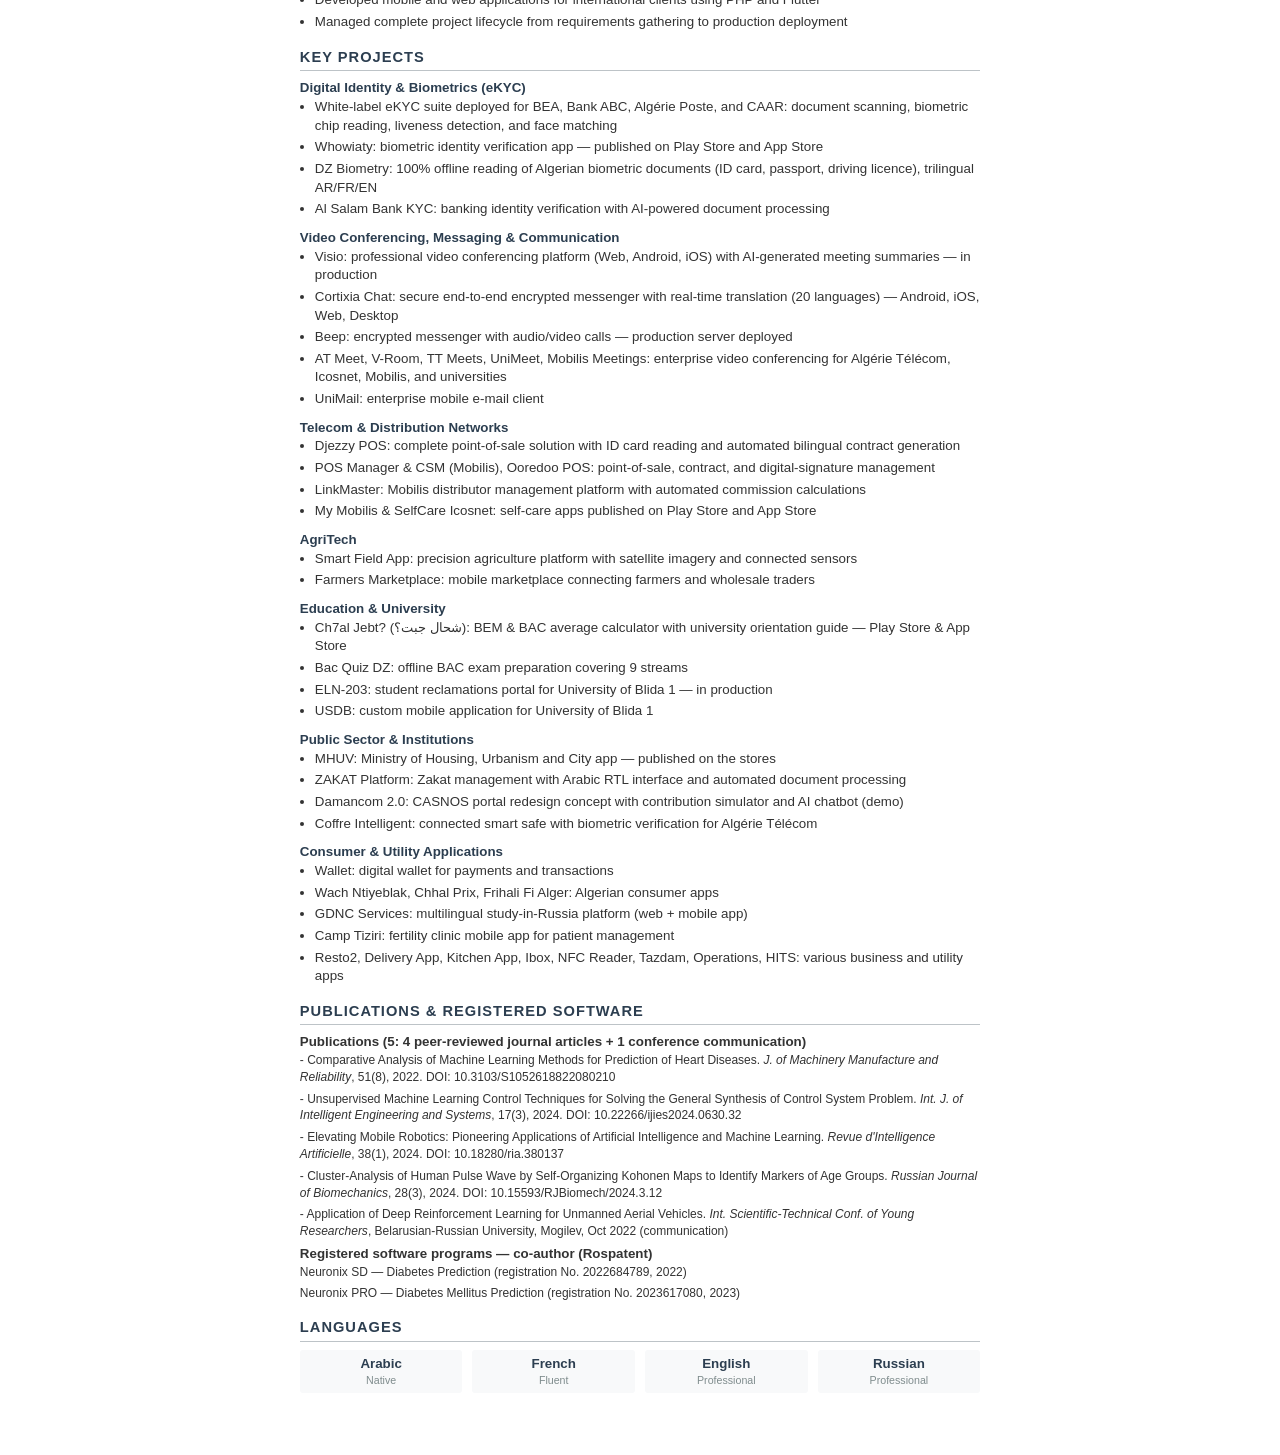
==== commit 56b2904c: "Education section: state diploma exactly (aspirantura completion, qualification Researcher. Teacher-" ====
--- a/docs/CV_Mohamed_Zidoun_EN.html
+++ b/docs/CV_Mohamed_Zidoun_EN.html
@@ -265,10 +265,10 @@
 
         <div class="education-item">
             <div class="job-header">
-                <span class="degree">PhD — specialty 09.06.01 Informatics and Computer Engineering</span>
+                <span class="degree">Doctoral diploma (aspirantura completion) — specialty 09.06.01 Informatics and Computer Engineering; qualification: Researcher. Teacher-Researcher</span>
                 <span class="date">Sep 2020 - Jun 2025</span>
             </div>
-            <div class="school">RUDN University | Moscow, Russia — diploma awarded 01/07/2025 (MESRS equivalence: Doctorate)</div>
+            <div class="school">RUDN University | Moscow, Russia — awarded 01/07/2025 · recognized as Doctorate by Algerian MESRS equivalence</div>
             <div style="font-size: 9pt; color: #555;">Thesis topic: AI and autonomous systems — policy optimization algorithms using reinforcement learning and computer vision</div>
         </div>
 
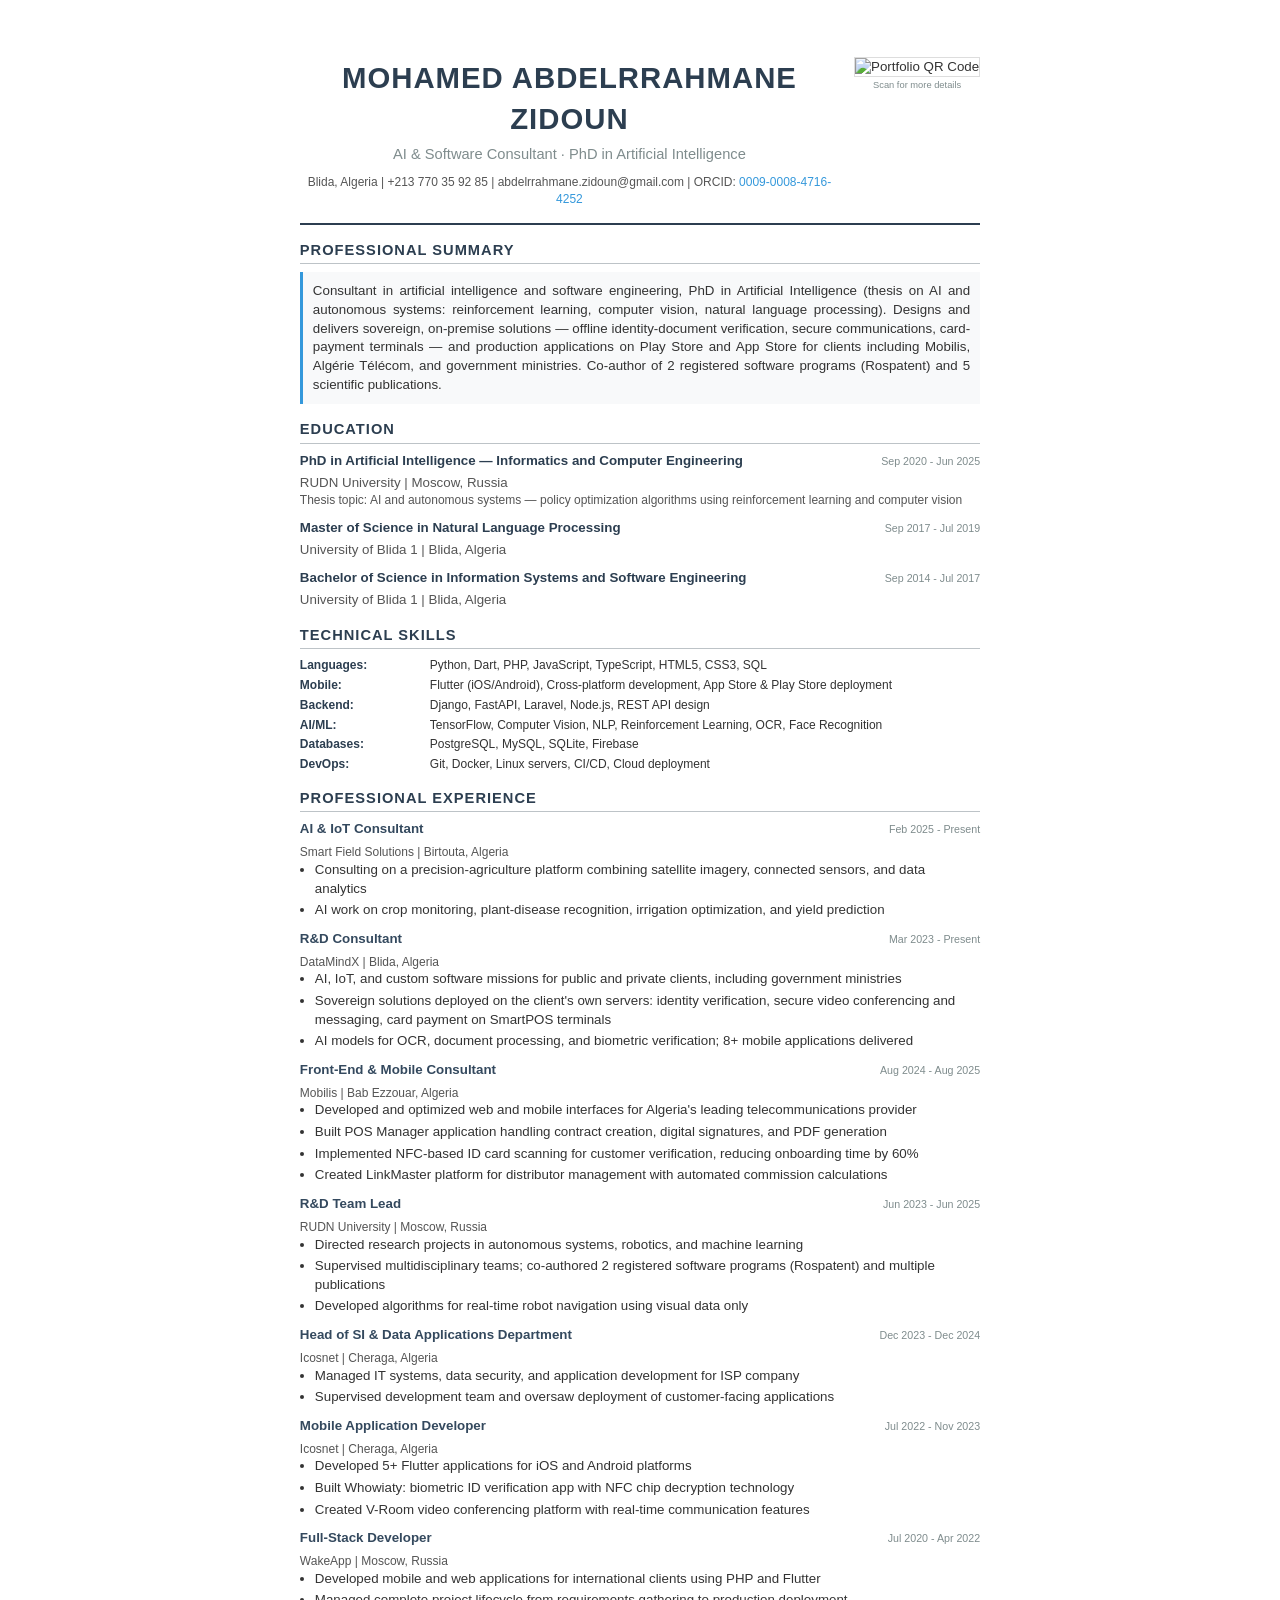
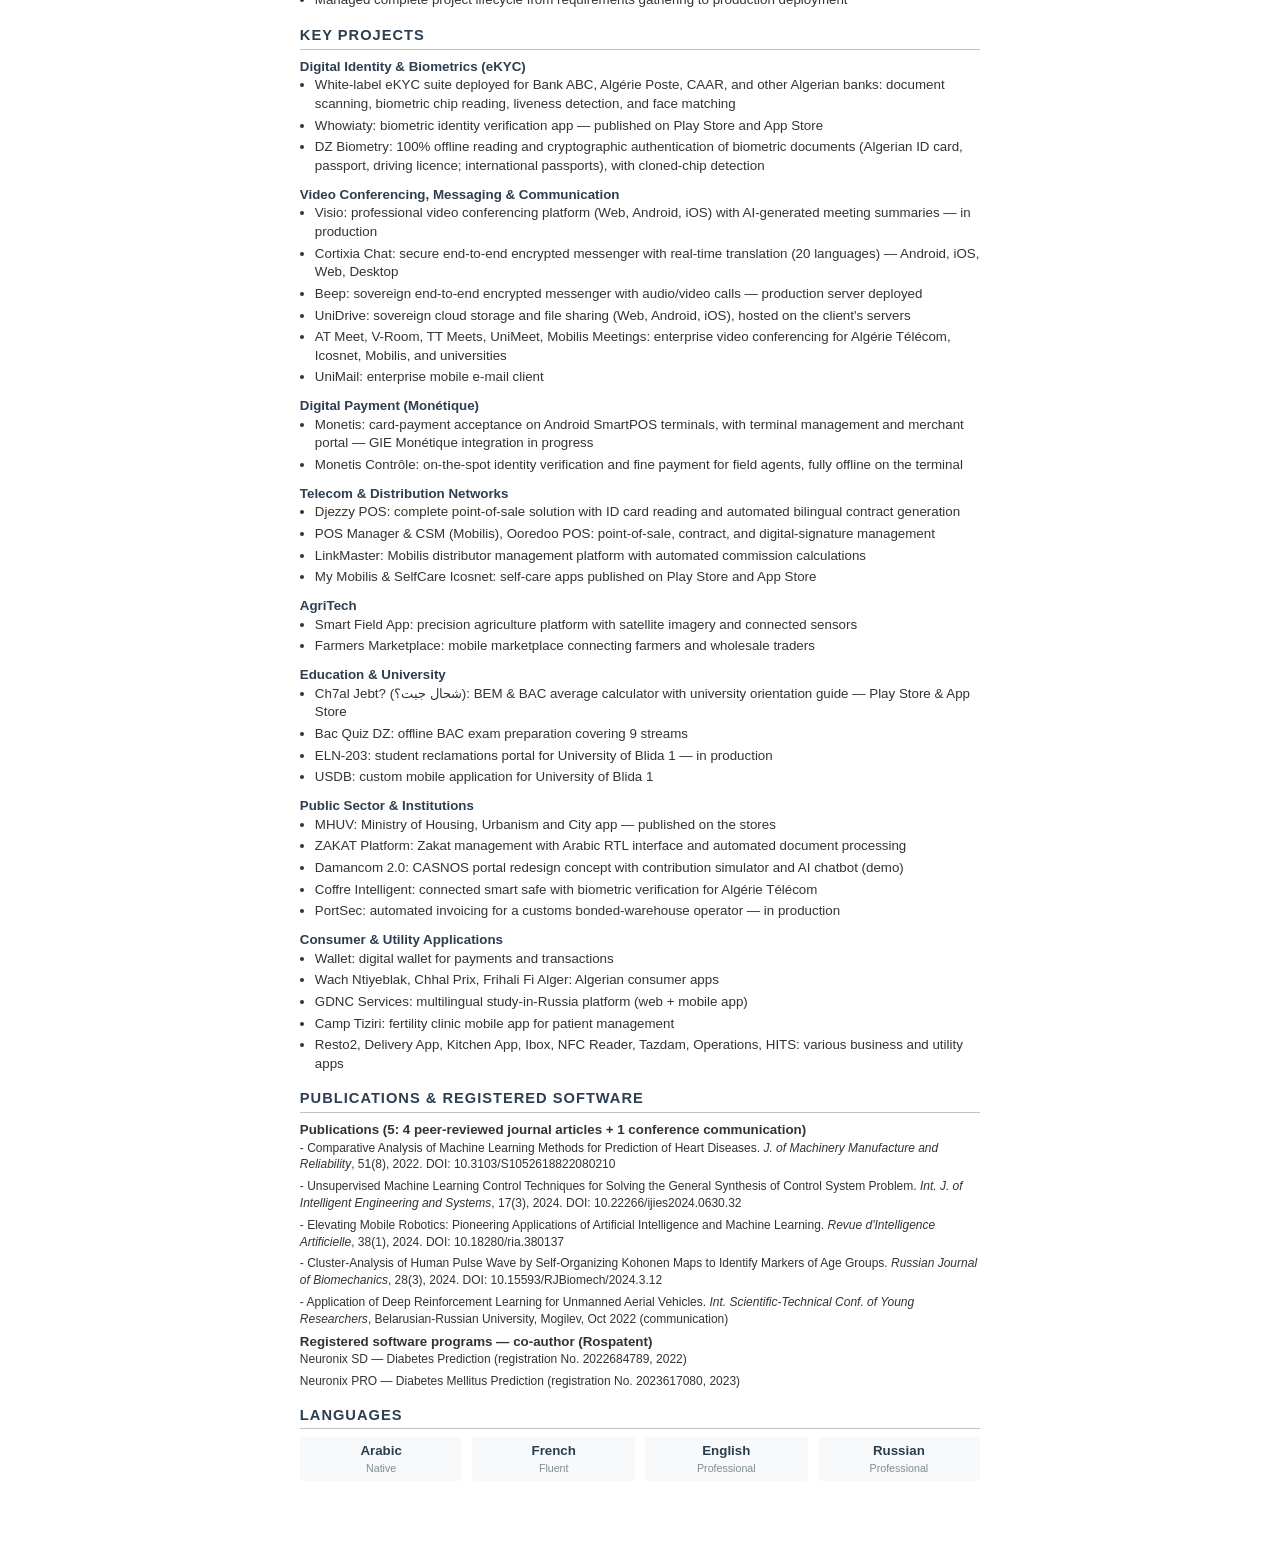
==== commit ff612738: "Consultant positioning, PhD stated plainly, new sovereign projects (Monetis, UniDrive, PortSec) - Ti" ====
--- a/docs/CV_Mohamed_Zidoun_EN.html
+++ b/docs/CV_Mohamed_Zidoun_EN.html
@@ -241,7 +241,7 @@
         <div style="display: flex; justify-content: space-between; align-items: flex-start;">
             <div style="flex: 1;">
                 <h1>MOHAMED ABDELRRAHMANE ZIDOUN</h1>
-                <div class="subtitle">Full-Stack Developer & PhD in Artificial Intelligence</div>
+                <div class="subtitle">AI &amp; Software Consultant · PhD in Artificial Intelligence</div>
                 <div class="contact-info">
                     Blida, Algeria | +213 770 35 92 85 | abdelrrahmane.zidoun@gmail.com | ORCID: <a href="https://orcid.org/0009-0008-4716-4252">0009-0008-4716-4252</a>
                 </div>
@@ -256,7 +256,7 @@
     <section class="section">
         <h2>Professional Summary</h2>
         <div class="summary">
-            Full-Stack Developer and Doctor in Artificial Intelligence with expertise in building enterprise-grade web and mobile applications. PhD (RUDN University) with a thesis on AI and autonomous systems, specializing in computer vision, reinforcement learning, and natural language processing. Successfully delivered multiple production applications on Play Store and App Store for major clients including Mobilis, Algerie Telecom, and government ministries. Co-founder of DataMindX, a technology consulting firm specializing in AI and IoT. Co-author of 2 registered software programs (Rospatent) and 5 scientific publications.
+            Consultant in artificial intelligence and software engineering, PhD in Artificial Intelligence (thesis on AI and autonomous systems: reinforcement learning, computer vision, natural language processing). Designs and delivers sovereign, on-premise solutions — offline identity-document verification, secure communications, card-payment terminals — and production applications on Play Store and App Store for clients including Mobilis, Algérie Télécom, and government ministries. Co-author of 2 registered software programs (Rospatent) and 5 scientific publications.
         </div>
     </section>
 
@@ -265,10 +265,10 @@
 
         <div class="education-item">
             <div class="job-header">
-                <span class="degree">Doctoral diploma (aspirantura completion) — specialty 09.06.01 Informatics and Computer Engineering; qualification: Researcher. Teacher-Researcher</span>
+                <span class="degree">PhD in Artificial Intelligence — Informatics and Computer Engineering</span>
                 <span class="date">Sep 2020 - Jun 2025</span>
             </div>
-            <div class="school">RUDN University | Moscow, Russia — awarded 01/07/2025 · recognized as Doctorate by Algerian MESRS equivalence</div>
+            <div class="school">RUDN University | Moscow, Russia</div>
             <div style="font-size: 9pt; color: #555;">Thesis topic: AI and autonomous systems — policy optimization algorithms using reinforcement learning and computer vision</div>
         </div>
 
@@ -318,14 +318,13 @@
 
         <div class="job">
             <div class="job-header">
-                <h3>CTO — Chief Technology Officer</h3>
+                <h3>AI &amp; IoT Consultant</h3>
                 <span class="date">Feb 2025 - Present</span>
             </div>
             <div class="company">Smart Field Solutions | Birtouta, Algeria</div>
             <ul>
-                <li>Technical leadership of an AgriTech startup focused on precision agriculture using IoT and AI</li>
-                <li>Developed smart farming platform integrating satellite imagery (NDVI), IoT sensors, and data analytics</li>
-                <li>Led R&D initiatives for crop monitoring, irrigation optimization, and yield prediction</li>
+                <li>Consulting on a precision-agriculture platform combining satellite imagery, connected sensors, and data analytics</li>
+                <li>AI work on crop monitoring, plant-disease recognition, irrigation optimization, and yield prediction</li>
             </ul>
         </div>
 
@@ -336,9 +335,9 @@
             </div>
             <div class="company">DataMindX | Blida, Algeria</div>
             <ul>
-                <li>Co-founded technology consulting firm specializing in AI, IoT, and custom software development</li>
-                <li>Delivered 8+ mobile applications for diverse clients including government ministries</li>
-                <li>Designed and implemented AI models for OCR, document processing, and biometric verification</li>
+                <li>AI, IoT, and custom software missions for public and private clients, including government ministries</li>
+                <li>Sovereign solutions deployed on the client's own servers: identity verification, secure video conferencing and messaging, card payment on SmartPOS terminals</li>
+                <li>AI models for OCR, document processing, and biometric verification; 8+ mobile applications delivered</li>
             </ul>
         </div>
 
@@ -413,10 +412,9 @@
         <div class="project">
             <span class="project-title">Digital Identity &amp; Biometrics (eKYC)</span>
             <ul>
-                <li>White-label eKYC suite deployed for BEA, Bank ABC, Algérie Poste, and CAAR: document scanning, biometric chip reading, liveness detection, and face matching</li>
+                <li>White-label eKYC suite deployed for Bank ABC, Algérie Poste, CAAR, and other Algerian banks: document scanning, biometric chip reading, liveness detection, and face matching</li>
                 <li>Whowiaty: biometric identity verification app — published on Play Store and App Store</li>
-                <li>DZ Biometry: 100% offline reading of Algerian biometric documents (ID card, passport, driving licence), trilingual AR/FR/EN</li>
-                <li>Al Salam Bank KYC: banking identity verification with AI-powered document processing</li>
+                <li>DZ Biometry: 100% offline reading and cryptographic authentication of biometric documents (Algerian ID card, passport, driving licence; international passports), with cloned-chip detection</li>
             </ul>
         </div>
 
@@ -425,9 +423,18 @@
             <ul>
                 <li>Visio: professional video conferencing platform (Web, Android, iOS) with AI-generated meeting summaries — in production</li>
                 <li>Cortixia Chat: secure end-to-end encrypted messenger with real-time translation (20 languages) — Android, iOS, Web, Desktop</li>
-                <li>Beep: encrypted messenger with audio/video calls — production server deployed</li>
+                <li>Beep: sovereign end-to-end encrypted messenger with audio/video calls — production server deployed</li>
+                <li>UniDrive: sovereign cloud storage and file sharing (Web, Android, iOS), hosted on the client's servers</li>
                 <li>AT Meet, V-Room, TT Meets, UniMeet, Mobilis Meetings: enterprise video conferencing for Algérie Télécom, Icosnet, Mobilis, and universities</li>
                 <li>UniMail: enterprise mobile e-mail client</li>
+            </ul>
+        </div>
+
+        <div class="project">
+            <span class="project-title">Digital Payment (Monétique)</span>
+            <ul>
+                <li>Monetis: card-payment acceptance on Android SmartPOS terminals, with terminal management and merchant portal — GIE Monétique integration in progress</li>
+                <li>Monetis Contrôle: on-the-spot identity verification and fine payment for field agents, fully offline on the terminal</li>
             </ul>
         </div>
 
@@ -466,6 +473,7 @@
                 <li>ZAKAT Platform: Zakat management with Arabic RTL interface and automated document processing</li>
                 <li>Damancom 2.0: CASNOS portal redesign concept with contribution simulator and AI chatbot (demo)</li>
                 <li>Coffre Intelligent: connected smart safe with biometric verification for Algérie Télécom</li>
+                <li>PortSec: automated invoicing for a customs bonded-warehouse operator — in production</li>
             </ul>
         </div>
 
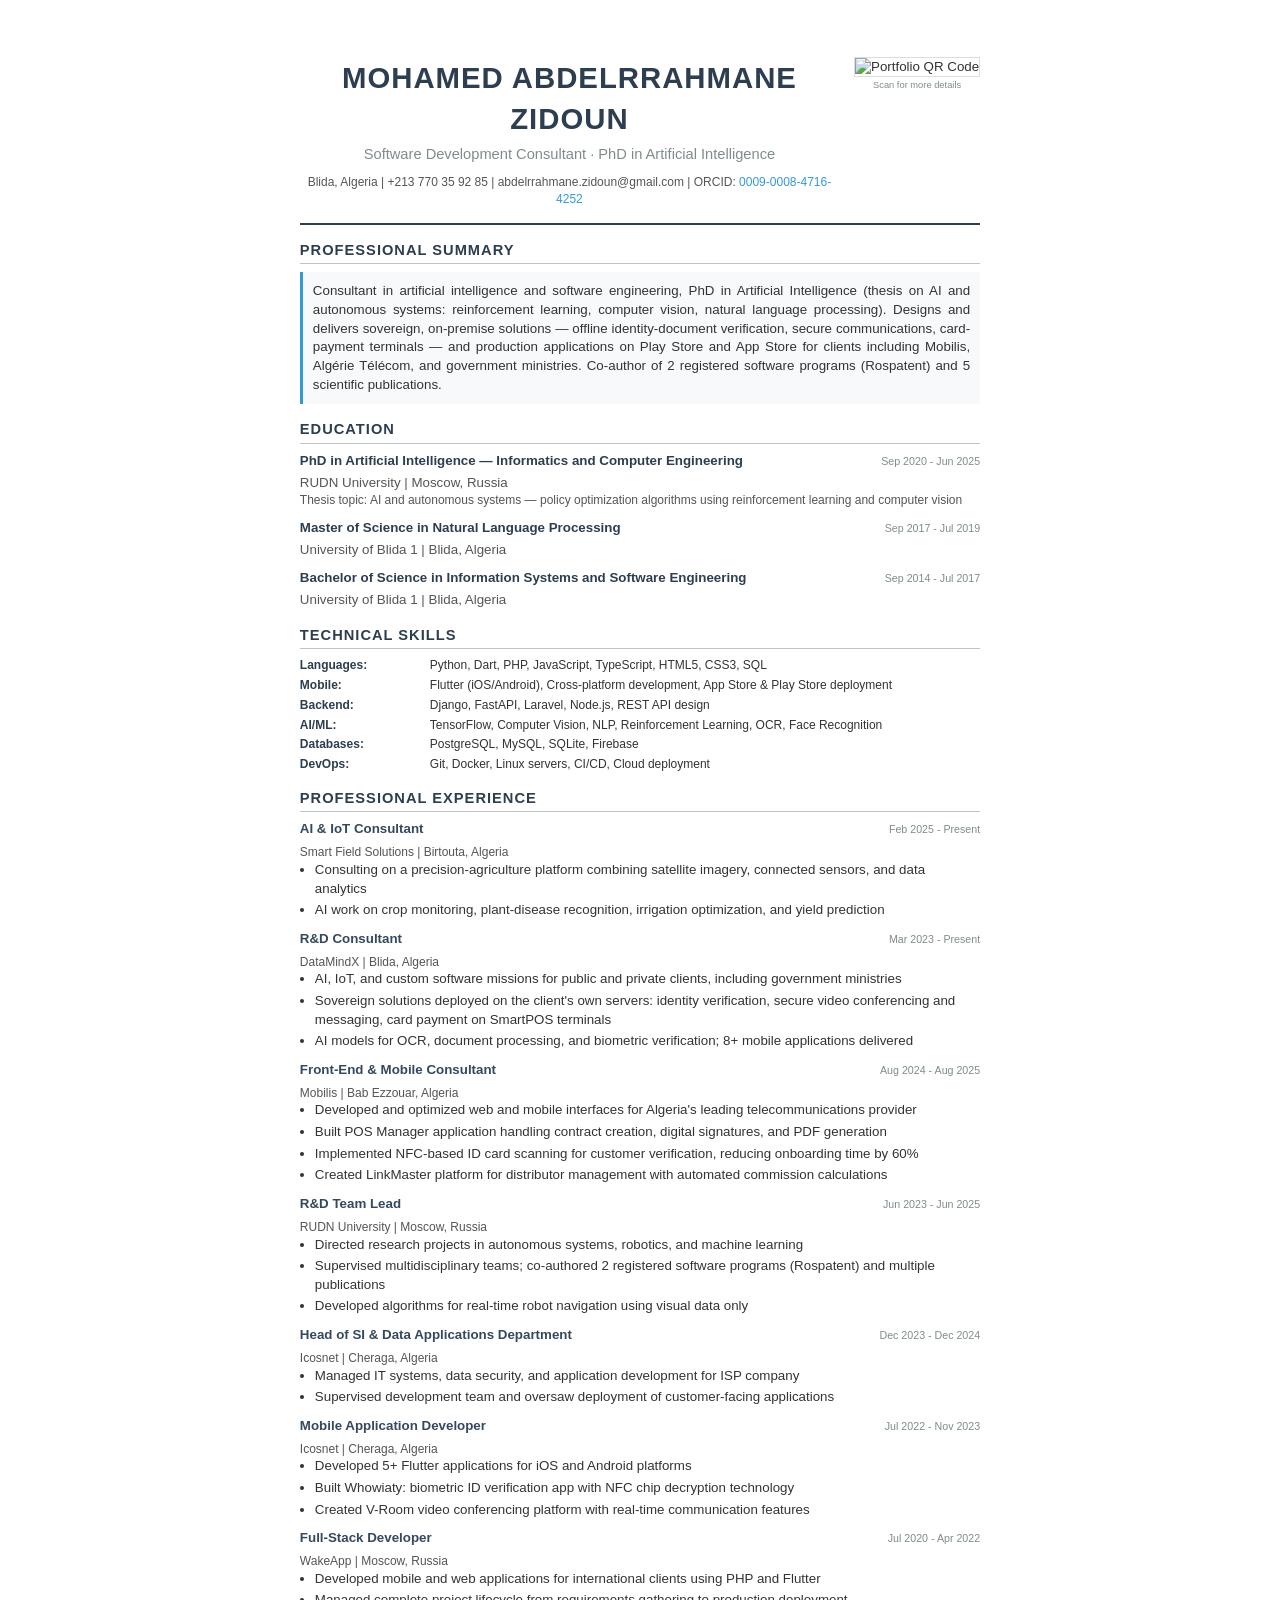
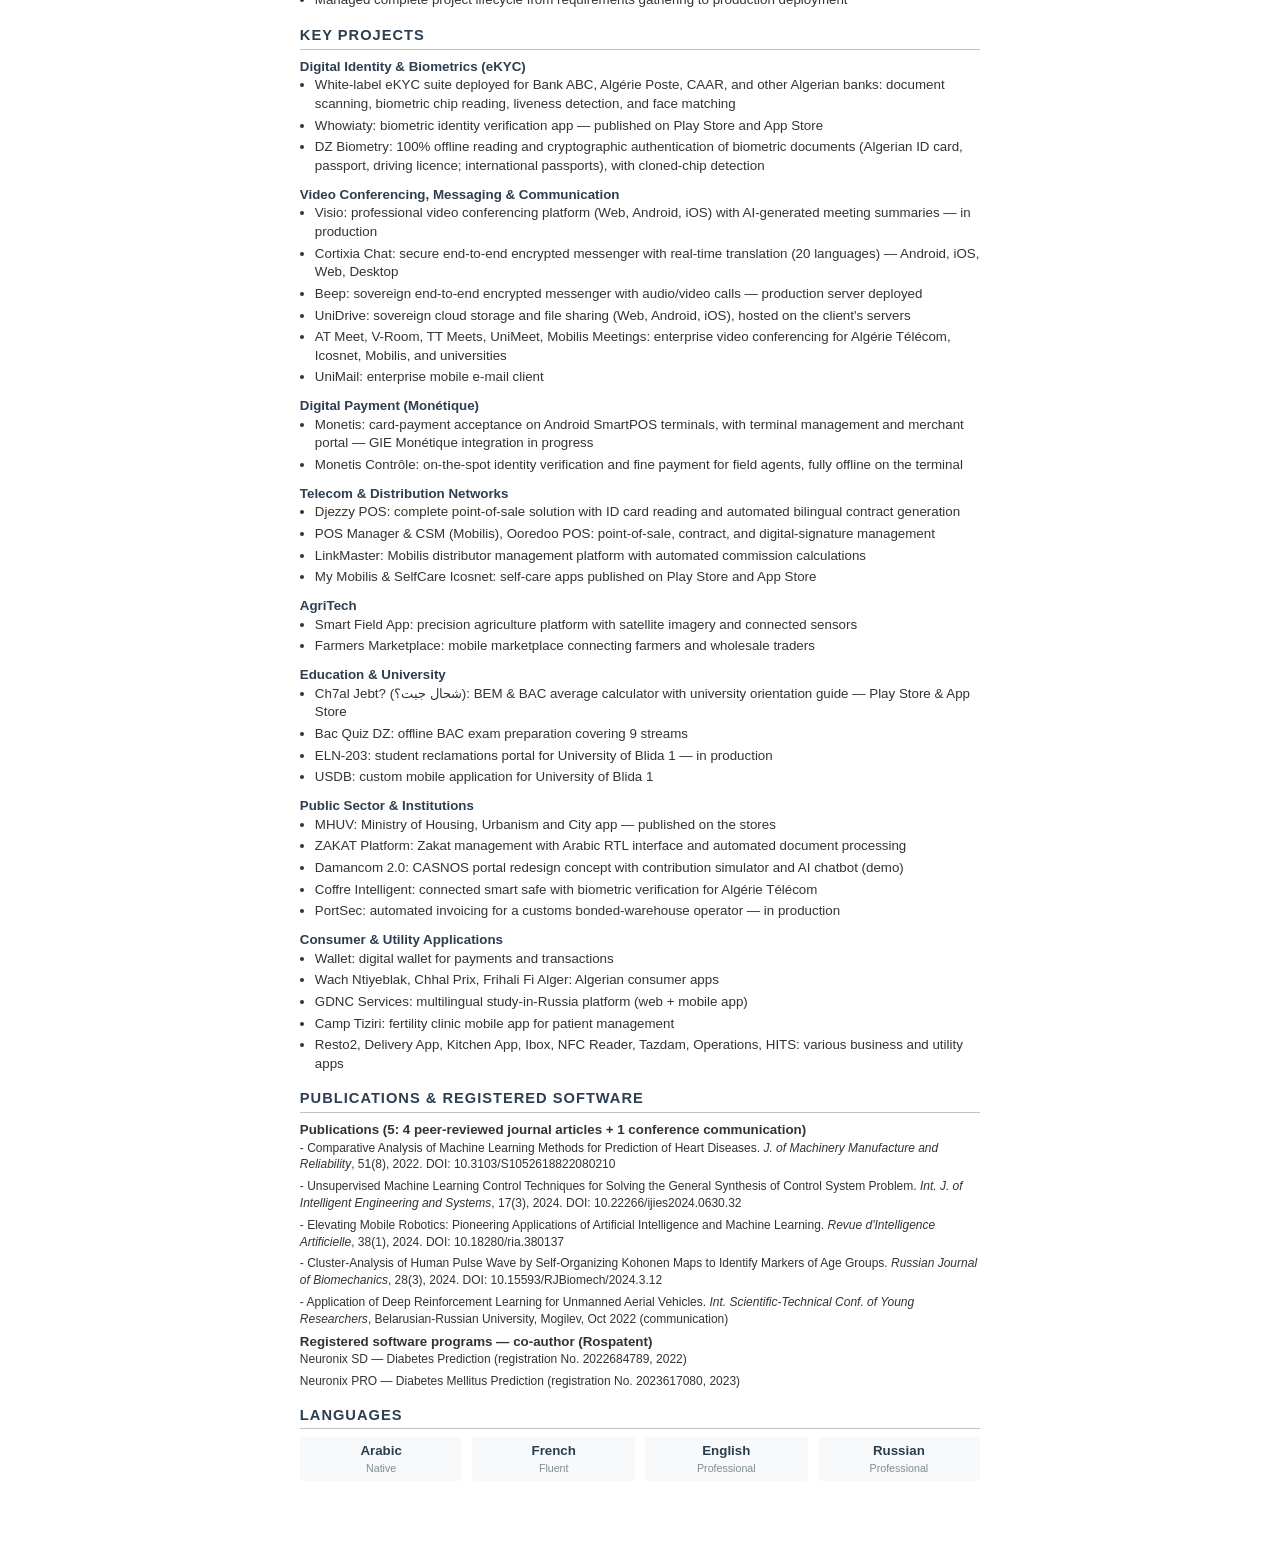
==== commit 19dbb1d5: "Title: Consultant en Développement Logiciel · Docteur en IA (CV EN/FR + blog) Co-Authored-By: Claude" ====
--- a/docs/CV_Mohamed_Zidoun_EN.html
+++ b/docs/CV_Mohamed_Zidoun_EN.html
@@ -241,7 +241,7 @@
         <div style="display: flex; justify-content: space-between; align-items: flex-start;">
             <div style="flex: 1;">
                 <h1>MOHAMED ABDELRRAHMANE ZIDOUN</h1>
-                <div class="subtitle">AI &amp; Software Consultant · PhD in Artificial Intelligence</div>
+                <div class="subtitle">Software Development Consultant · PhD in Artificial Intelligence</div>
                 <div class="contact-info">
                     Blida, Algeria | +213 770 35 92 85 | abdelrrahmane.zidoun@gmail.com | ORCID: <a href="https://orcid.org/0009-0008-4716-4252">0009-0008-4716-4252</a>
                 </div>
